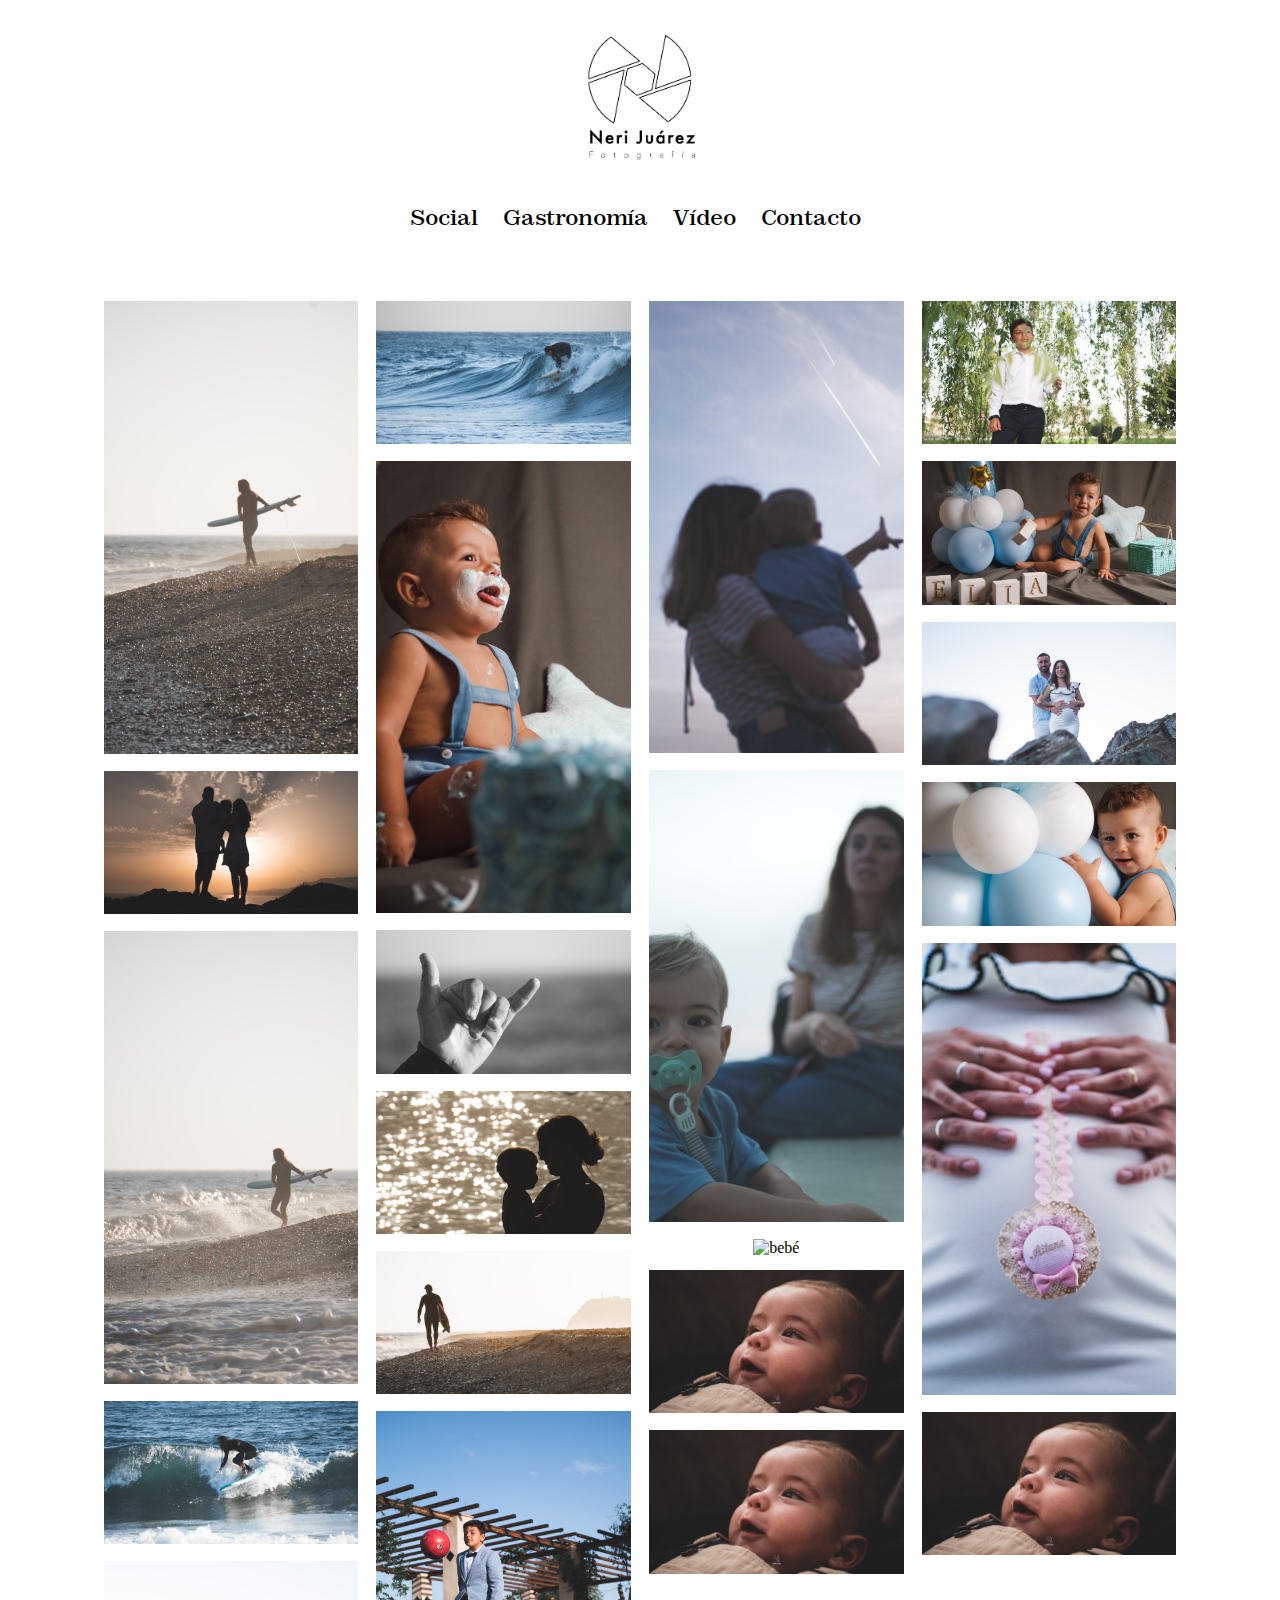
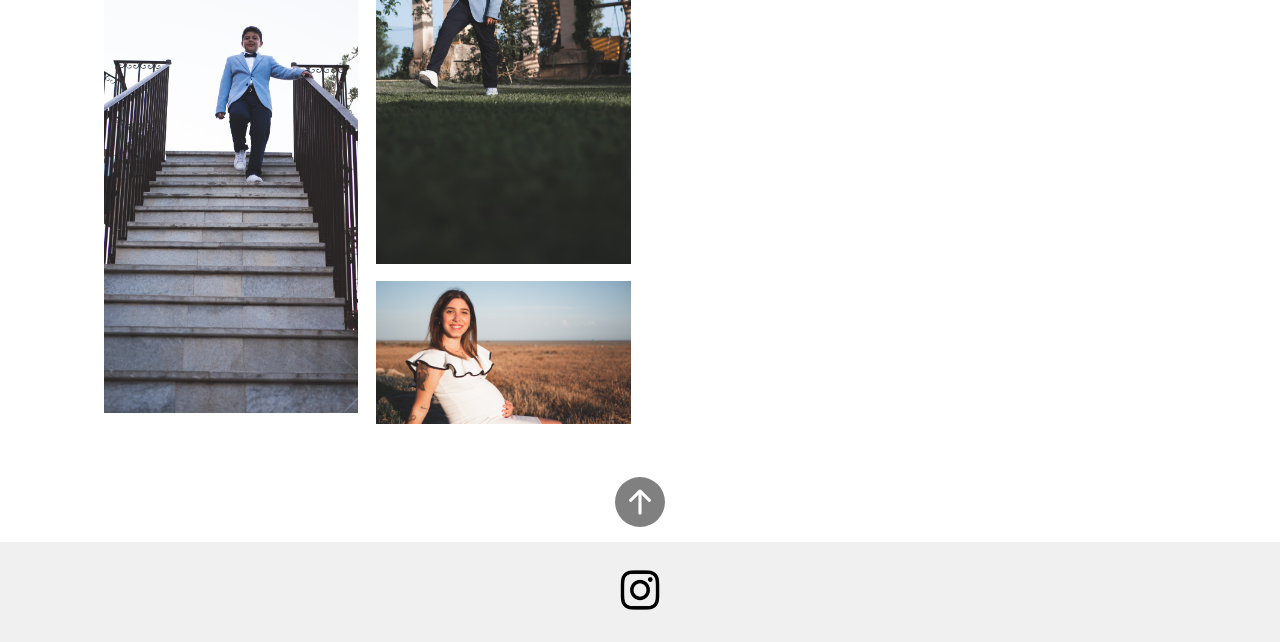
==== index.html @ a08be82e "Update index.html" ====
<!DOCTYPE html>
<html lang="en" id="todo">

<head>
    <meta charset="UTF-8">
    <meta http-equiv="X-UA-Compatible" content="IE=edge">
    <meta name="viewport" content="width=device-width, initial-scale=1.0">
    <meta name="description" content="Author: Hector Calvo Alfosea,
    Illustrator: Neri NeriJuarezFotografía, Category: Photos, Fotos, Fotografia,
    Length: 5 paginas">
    <link rel="stylesheet" href="estilo.css" async>

    <title>NeriJuarezFotografía</title>



</head>




<body id="cuerpo">
    <header>

        <div class="teknofilos">
            <a class="logo" href="index.html"><img alt="logo" src="fotos/logo3.jpg"></a>



            

        </div>


<!--
        <div class="toggles">

            <div>
                <img class="corazon" src="heart-regular.svg" alt="Corazon">
                <img class="camara" src="camera-solid.svg" alt="Camara">




            </div>








        </div>

-->








        <ul class="listaMenuMoviles">
            <li class="submovil" onclick="abrirSubmenuSocial()">Social</li>
            <ul class="listaMenuMoviles" id="submenuSocial">
                <li class="subsub">BODA</li>
                <li class="subsub">COMUNIÓN</li>
                <li class="subsub">BAUTIZO</li>
                <li class="subsub">FAMILIA</li>
            </ul>
            <li class="submovil" onclick="cerrarSubmenuSocial()">Gastronomía</li>
            <li class="submovil" onclick="cerrarSubmenuSocial()">Vídeo</li>
            <li class="submovil" onclick="cerrarSubmenuSocial()"><a href="contacto.html">Contacto</a></li>
        </ul>





        <nav>
            <ul class="list">
                <li class="link " onclick="toggleSubmenu()"><a href="#">Social</a></li>               
                <li class="link " onclick="cerrarSubMenu()"><a href="#">Gastronomía</a></li>
                <li class="link " onclick="cerrarSubMenu()"><a href="dev.html">Vídeo</a></li>
                <li class="link" onclick="cerrarSubMenu()"><a href="contacto.html">Contacto</a></li>
            </ul>
        </nav>



        <nav class="submenu" id="sub">
            <ul class="lista">
                <li>
                    <a class="link linksub" href="paginas/boda.html">Boda</a>
                </li>
                <li>
                    <a class="link linksub" href="#">Bautizo</a>
                </li>
                <li>
                    <a class="link linksub" href="#">Comunión</a>
                </li>
                <li>
                    <a class="link linksub" href="#">Familia</a>
                </li>
            </ul>
        </nav>



            





    </header>






    <div id="overlayH">
        <img id="overlayImageH" src="fotos/1.jpg">
        <span id="closeButton">&times;</span>
        <img src="fotos/logo.png" class="imagenLogo">
    </div>


    <div id="overlayV">
        <img id="overlayImageV" src="fotos/1.jpg">
        <span id="closeButton">&times;</span>
        <img src="fotos/logo.png" class="imagenLogo">
    </div>








    <div class="row" id="fotos">

        <div class="column">




            <img alt="surfero"              src="fotos/1.jpg" onclick="openOverlayV('fotos/1.jpg')">
            <img alt="familia puest de sol" src="fotos/45.jpg" onclick="openOverlayH('fotos/45.jpg')">
            <img alt="surfero"              src="fotos/2.jpg" onclick="openOverlayV('fotos/2.jpg')">
            <img alt="surfero surfeando"    src="fotos/4.jpg" onclick="openOverlayH('fotos/4.jpg')">
            <img alt="comunion"             src="fotos/23.jpg" onclick="openOverlayV('fotos/23.jpg')">


        </div>

        <div class="column">
            <img alt="surfero surfeando"    src="fotos/12.jpg" onclick="openOverlayH('fotos/12.jpg')">
            <img alt="bebé"                 src="fotos/41.jpg" onclick="openOverlayV('fotos/41.jpg')">
            <img alt="mano"                 src="fotos/8.jpg" onclick="openOverlayH('fotos/8.jpg')">
            <img alt="familia junto al mar" src="fotos/13.jpg" onclick="openOverlayH('fotos/13.jpg')">
            <img alt="surfero"              src="fotos/10.jpg" onclick="openOverlayH('fotos/10.jpg')">
            <img alt="comunión"             src="fotos/22.jpg" onclick="openOverlayV('fotos/22.jpg')">
            <img alt="embarazada"           src="fotos/39.jpg" onclick="openOverlayH('fotos/39.jpg')">




        </div>


        <div class="column">
            <img alt="madre e hijo" src="fotos/17.jpg" onclick="openOverlayV('fotos/17.jpg')">
            <img alt="madre e hijo" src="fotos/18.jpg" onclick="openOverlayV('fotos/18.jpg')">
            <img alt="bebé"         src="fotos/18.JPG" onclick="openOverlayV('fotos/18.JPG')">
            <img alt="bebé"         src="fotos/20.jpg" onclick="openOverlayH('fotos/20.jpg')">
            <img alt="f14"          src="fotos/20.jpg" onclick="openOverlayH('fotos/20.jpg')">




        </div>

        <div class="column">
            <img alt="comunión" src="fotos/26.jpg" onclick="openOverlayH('fotos/26.jpg')">
            <img alt="bautizo"  src="fotos/27.jpg" onclick="openOverlayH('fotos/27.jpg')">
            <img alt="familia"  src="fotos/28.jpg" onclick="openOverlayH('fotos/28.jpg')">
            <img alt="bautizo"  src="fotos/29.jpg" onclick="openOverlayH('fotos/29.jpg')">
            <img alt="familia"  src="fotos/31.jpg" onclick="openOverlayV('fotos/31.jpg')">
            <img alt="bebé"     src="fotos/20.jpg" onclick="openOverlayH('fotos/20.jpg')">



        </div>
        <!--
            <div>
                <a class="subir" href="#todo">↑</a>
            </div>
            -->












    </div>



    <svg class="irArriba" onclick="irArriba()" xmlns="http://www.w3.org/2000/svg" width="30" height="30"
        fill="currentColor" class="bi bi-arrow-up-circle-fill" viewBox="0 0 16 16">
        <path
            d="M16 8A8 8 0 1 0 0 8a8 8 0 0 0 16 0zm-7.5 3.5a.5.5 0 0 1-1 0V5.707L5.354 7.854a.5.5 0 1 1-.708-.708l3-3a.5.5 0 0 1 .708 0l3 3a.5.5 0 0 1-.708.708L8.5 5.707V11.5z" />
    </svg>














    </div>








    <footer>
        <div>
            <!--
        <a class="logo" href="https://instagram.com/neri_ig?igshid=YmMyMTA2M2Y="><img id="imagenLogo" src="logoInstagram.png"></a>
        -->




            <a id="enlaceInstagram" class="logo" href="http://instagram.com/_u/neri_juarez_fotografia"><img alt="logo instagram" id="imagenLogo"
                    src="fotos/logoInstagram.png"></a>


        </div>
    </footer>



</body>


<!--<script src="https://kit.fontawesome.com/a5dbac55d8.js" crossorigin="anonymous" async></script>-->   

<script src="./script.js" async></script>

</html>
---- estilo.css ----
html{


  scroll-behavior: smooth;


}




* {

  box-sizing: border-box;

  /*
    scrollbar-color: white black;
    scrollbar-width:auto;
    */
}

body {

  margin: 0;
  padding: 0;
  text-align: center;
  background-color: white;
  transform: background-color 1s;
  box-sizing: 100%;
  



}

a {

  text-decoration: none;
  color: inherit;
  list-style: none;


}


/* TOGGLE PARA CAMBIAR EL MODO OSCURO*/




.toggles{

  transition:  opacity 0.6s;

  

}



.camara{

  height: 15px;
  width: 15px;
  animation: heartbeat 1s infinite;
  top: 5px;
  display: flex;
  position: absolute;
  top: 40px;
  right: 20px; 
  width: 50px;



}


.corazon{

  height: 56px;
  width: 56px;
  display: flex;
  position: absolute;
  top: 20px;
  right: 20px; 
  width: 50px;
  opacity: 70%;
  animation: heartbeat 1s infinite;
  padding: 5px;






}








@keyframes heartbeat {
  0% {
    transform: scale(1);
    opacity: 100%;
  }
  50% {
    transform: scale(1.2);
    opacity: 70%;
  }
  100% {
    transform: scale(1);
    opacity: 100%;
  }
}






#sun{


    display: none;
    color: white;


}




















#imagenLogo {

  padding: 10px;
  width: 80px;
  height: 60px;

}








footer {

  display: flex;
  justify-content: center;
  align-items: center;
  text-align: center;
  position: relative;
  bottom: 0;
  height: 100px;
  width: 100%;
  bottom: 0;
  background-color: rgb(240, 240, 240);
  padding: 10px;
  margin-top: 1px;
  margin-bottom: 0;

  /* tengo que poner el footer en el index como relative y en el 
  resto de html como absolute */



}



.footer-contacto{


  position: absolute;
  bottom: 0;;





}









.f2 {


  position: relative;


}




.lista {

  display: flex;
  flex-direction: column;
  margin: 0 auto;
  justify-content: center;
  text-align: center;
  height: 100%;
  padding: 0;







}



li {

  list-style: none;
}














h3 {

  display: inline;
  padding-inline: 40px;
  font-family: 'Times New Roman', Times, serif;
  font-style: italic;
}

.sinBody {

  display: none;

}



img {

  size: 100%;
  width: 100%;
}

.row {
  margin-left: 7%;
  margin-right: 7%;
  
  position: relative;
  display: flex;
  padding: 5px;
  flex-wrap: wrap;
  animation-fill-mode:backwards;
  animation-delay: 1s;
  transition: transform 1s;
  height: 100%; /* Agrega una altura fija al elemento .row */

}

.submenu {
  display: block;
  opacity: 0;
  visibility: hidden;
  position: relative;
  top: -50px;
  margin: 0 auto;
  margin-top: 15px;
  margin-bottom: 0;
  width: max-content;
  border-radius: 1rem;
  left: -165px;
  transform-origin: top;
  justify-content: center;
  align-items: center;
  text-align: center;
  transition: opacity 1s;




}

.submenu.visible {
  opacity: 1;
  visibility: visible;
}

.submenu ul {
  display: flex;
  flex-direction: row; /* Cambiado a dirección horizontal */
  justify-content: flex-start; /* Alineación hacia la izquierda */
  padding: 0; /* Eliminado el relleno */
}

.submenu li {
  margin-right: 10px; /* Margen derecho para separar las pestañas */
  list-style: none; /* Eliminado los estilos de viñetas */
}



.submenu.visible {
  display: flex; /* Muestra el submenú cuando tiene la clase "visible" */
  /* ...otras propiedades... */
}







.column {

  flex: 25%;
  padding: 5px;

}

.teknofilos {

  display: flex;
  align-items: center;
  text-align: center;
  justify-content: center;
  margin-top: 20px;


}



.column img {

  margin-top: 5px;
  size: 100%;
  transition: opacity 0.6s ease;
  padding: 4px;
  /*
    transition: transform 0.5s ease;
    */
  cursor: pointer;
  cursor: hand;


}


#overlayH img {


  size: 100%;


}



#overlayV img {


  size: 100%;

}


.column img:hover {

  /*transform: scale(1.035);*/
  opacity: 0.6;


}






@keyframes desplegar {
  0% {
    opacity: 0;
  }
  10% {
    opacity: 0.1;
  }
  20% {
    opacity: 0.2;
  }
  30% {
    opacity: 0.3;
  }
  40% {
    opacity: 0.4;
  }
  50% {
    opacity: 0.5;
  }
  60% {
    opacity: 0.6;
  }
  70% {
    opacity: 0.7;
  }
  80% {
    opacity: 0.8;
  }
  90% {
    opacity: 0.9;
  }
 
  100% {
    opacity: 1;
    transform: translateY(0);
  }
}
@keyframes replegar {
  0% {
    opacity: 1;
  }
  10% {
    opacity: 0.5;
  }
  20% {
    opacity: 0.1;
  }
  30% {
    opacity: 0.0;
  }
  40% {
    opacity: 0.0;
  }
  50% {
    opacity: 0.0;
  }
  60% {
    opacity: 0.0;
  }
  70% {
    opacity: 0.0;
  }
  80% {
    opacity: 0;
  }
  90% {
    opacity: 0;
  }
 
  100% {
    opacity: 0;
    visibility: hidden;
    transform: translateY(0);
  }
}







@keyframes abrirOverlay {
  0% {
    opacity: 0;
  }

  10% {

    opacity: 0.1;

  }

  20% {

    opacity: 0.2;

  }

  30% {

    opacity: 0.3;

  }

  40% {

    opacity: 0.4;

  }

  50% {
    opacity: 0.5;
  }

  60% {

    opacity: 0.6;



  }

  70% {

    opacity: 0.7;



  }

  80% {

    opacity: 0.8;



  }

  90% {

    opacity: 0.9;



  }

  100% {
    opacity: 1;
  }
}




@keyframes cerrarOverlay {
  0% {
    opacity: 1;
  }

  10% {

    opacity: 0.9;

  }

  20% {

    opacity: 0.8;

  }

  30% {

    opacity: 0.7;

  }

  40% {

    opacity: 0.6;

  }

  50% {
    opacity: 0.5;
  }

  60% {

    opacity: 0.4;


  }

  70% {

    opacity: 0.3;



  }

  80% {

    opacity: 0.2;



  }

  90% {

    opacity: 0.1;



  }

  100% {
    opacity: 0;
  }
}






























.listaMenuMoviles {


  padding: 0;
  justify-content: center;
  text-align: center;
  align-items: center;
  transition: opacity 0.5s;
  display: none;





}




.submovil {

  transition: opacity 0.5s;
  margin-top: 5px;
  margin-left: 7%;
  margin-right: 7%;
  font-size: large;
  font-size: 22px;




}



.submovil:hover {


  cursor: pointer;
  opacity: 30%;






}


.submovil:hover {


  cursor: pointer;



}



.subsub {

  background-color: white;
  padding: 5px;
  margin-left: 7%;
  margin-right: 7%;
  color: black;
  margin-top: 5px;
  margin-bottom: 5px;
  border-radius: 1em;
  transition: background-color 0.5s, opacity 0.5s;
  animation: desplegar 0.8s ease;






}


.subsub:hover {

  cursor: pointer;
  opacity: 30%;



}





















#submenuSocial {


  display: none;
  list-style: none;
  margin-left: 0;
  padding-left: 0;
  border-radius: 1em;
  font-size: small;
  font-weight: 100;


}







/*
@media (max-width: 3000px){


    .column{

        flex: 50%
    }

}*/


#overlayH {
  position: fixed;
  z-index: 999;
  top: 0;
  left: 0;
  width: 100%;
  height: 100%;
  background-color: rgba(255, 255, 255);
  display: none;
  animation: abrirOverlay 0.5s;

}



#overlayV {
  position: fixed;
  z-index: 999;
  top: 0;
  left: 0;
  width: 100%;
  height: 100%;
  background-color: rgba(255, 255, 255);
  /*background-color: rgba(255, 255, 255, 0.7); asi estaba antes*/
  display: none;
  animation: abrirOverlay 0.5s;

}






#overlayImageH {
  position: absolute;
  top: 50%;
  left: 50%;
  transform: translate(-50%, -50%);
  max-width: 60%;
  max-height: 70%;
  box-shadow: 0px 5px 15px rgba(0, 0, 0, 0.25);
}


#overlayImageV {
  position: absolute;
  top: 50%;
  left: 50%;
  transform: translate(-50%, -50%);
  max-width: 25%;
  max-height: 100%;
  box-shadow: 0px 5px 15px rgba(0, 0, 0, 0.25);
}

#closeButton {
  position: absolute;
  top: 10px;
  right: 20px;
  font-size: 50px;
  width: 50px;
  height: 50px;
  color: rgb(0, 0, 0);
  scale: 1.1;
  cursor: pointer;
  transition: transform 0.5s ease;
  transition: opacity 0.5s, scale 0.5s, border-bottom 0.5s;

}

#closeButton:hover {



  opacity: 0.5;
 
  



}





/*
  @font-face {
    font-family: nueva;
    src: url(BodoniflfBolditalic-K7dD.ttf);
  }

*/

.m {

  font-family: Arial, Helvetica, sans-serif;
  font-size: large;

  text-decoration: none;
  color: black;
  padding-inline: 40px;
  transition: transform 0.5s ease;

}




.m:hover {

  transform: scale(1.2);


}


li {


  transition: transform 0.5s ease;

}





span {

  font-size: xx-large;
  font-weight: bold;


}


.logo {

  height: 140px;
  width: 170px;
  margin-bottom: 20px;
  position: relative;



}


.imagenLogo {

  display: flex;
  position: absolute;
  top: 10px;
  left: 20px;
  height: 120px;
  width: 130px;






}


/*

  .m {
    transition: transform 0.2s ease-in-out;
    display: inline-block;
    padding: 10px;
    background-color: #f2f2f2;
    color: #333;
    text-decoration: none;
    box-shadow: 2px 2px 5px rgba(0, 0, 0, 0.3);  }
  
.m:hover {
    transform: scale(1.1);
    box-shadow: 3px 3px 10px rgba(0, 0, 0, 0.5);

}
*/



.subir {

  color: white;
  position: relative;
  left: 25px;
  bottom: 30px;
  margin-bottom: 5px;
  background-color: rgb(120, 122, 122);
  font-weight: bold;
  justify-content: center;
  text-align: center;
  border-radius: none;
  height: 50px;
  padding: 20px;
  font-size: 50px;
  text-decoration: none;

}


.subir:hover {

  background-color: darkgrey;

}


/* FORMULARIO */

.formulario-container {

  display: flex;
  padding: 10px;
  justify-content: center;
  text-align: center;
  align-items: center;
  margin-top: 30px;
  margin-bottom: 20px;
  margin-left: 10%;
  margin-right: 10%;
  border-radius: 1rem;
  font-weight: bold;









}


.d {

  position: absolute;

}

input {

  margin: 5px;
  outline: none;





}


#texto {


  width: 400px;
  height: 100px;







}


.tFormulario {

  color: rgb(106, 106, 106);
  border-radius: 1rem;



}










textarea {

  outline: none;

}








.irArriba {


  height: 50px;
  width: 50px;
  margin: 10px;
  margin-top: 35px;
  color: gray;
  transition: opacity 0.4s;


}


.irArriba:hover {


  opacity: 60%;






}



@font-face {
  font-family: Satoshi;
  src: url(Satoshi_Complete/Fonts/Variable/Satoshi-Variable.ttf);

}

@font-face {
  font-family: ClashDisplay;
  src: url(ClashDisplay_Complete/Fonts/WEB/css/clash-display.css);

}


@font-face {
  font-family: Zodiak;
  src: url(Zodiak-Variable.ttf);
}



@font-face {
  font-family: Alpino;
  src: url(Alpino-Variable.ttf);
}





.list {

  list-style: none;
  display: flex;
  justify-content: center;
  text-align: center;
  align-items: center;
  font-size: large;
  font-family: Zodiak;
  font-weight: 500;
  gap: 25px;
  font-size: 22px;
  margin-left: 5%;
  margin-right: 5%;
  position: relative;
  left: -25px;

}











.link {


  text-decoration: none;
  position: relative;
  display: inline-block;
  text-decoration: none;
  color: black;


}




.linksub {

  
  font-family: Alpino;
  font-size: 20px;



}


.link::before,
.link::after {

  content: '';
  position: absolute;
  left: 0;
  width: 100%;
  height: 1px;
  background-color: rgb(0, 0, 0);
  transform: scaleX(0);
  transition: transform 0.40s;


}



.link::before {

  top: -3px;




}





.link::after {

  bottom: -3px;

  transform-origin: right;




}


.link:hover {



  cursor: pointer;

}






.link:hover::before,
.link:hover::after,
.active::before,
.active::after {


  transform: scaleX(1);




}


.linksub:hover::before {
  transform: scaleX(0);
  /* Oculta la línea de arriba al hacer hover */

}

.linksub:hover::after {
  transform: scaleX(1);
  /* Muestra la línea de debajo al hacer hover */

}







.sublista1 {


  flex-direction: column;
  display: none;
  height: 60px;






}






/*animaciones*/







@media (max-width: 800px) {


  .column {

    flex: 50%
  }


  .column img {

    size: 50px;



  }



  #menuMoviles {

    display: none;

  }





}

/* ESTILOS PAGINA DE CONTACTO */


.main-contacto{

  justify-content: center;
  text-align: center;
  align-items: center;
  margin-top: 10%;
  

}



.main-contacto>h1{

  font-family: Zodiak;
  border-bottom: 1px solid black;
  margin-top: 7%;
  margin-left: 10%;
  margin-right: 10%;
  
  
}


.parrafos{

  display: flex;
  justify-content: center;
  width: 100%;
  height: 100%;
  padding: 10px;
  font-family: Alpino;
  font-size: 18px;
  font-weight: 400;


}


.left-contacto{

  


  flex: 2;
  padding: 20px;
  margin-left: 100px;


}



.right-contacto{

  flex: 1;
  margin-left: 10px;
  display: flex;
  align-items: center;
  justify-content: center;
  text-align: center;
  justify-content: center;
  align-items: center;


}





.logo-contacto{
  position: absolute;
  top: 10px;
  left: 20px;
  height: 120px;
  width: 130px;
  margin-bottom: 20px;
}


.icono{

 width: 50px;
 height: 50px;
 margin-bottom: 20px;
transition: opacity 0.5s;



}

.icono:hover{


  opacity: 0.5;



}






.iconos{


  display: flex;
  flex-direction: column;


}





#correo{

  font-family: Alpino;
  background-color: rgb(185, 185, 185);
  font-size: 18px;
  padding: 5px;
  font-weight: 600;



}























/*-------------------------------------------------------------------------------------------------------*/


@media (max-width: 600px) {


  .header1 {

    display: none;



  }


  .list {


    display: none;
  }

  .lista {


    display: none;

  }


  .listaMenuMoviles {

    display: block;



  }





  textarea {

    width: 50%;



  }


  #menuMoviles {

    display: block;
    margin-bottom: 0;

  }



  #overlayImageH {

    max-width: 90%;
    max-height: 100%;

  }


  #overlayImageV {

    max-width: 65%;
    max-height: 150%;


  }


  .corazon{


    height: 40px;
    width: 40px;






  }



  .camara{



    height: 10px;
    width: 10px;
    right: 35px;
    top: 35px;





  }


  .imagenLogo{


    height: 80px;
    width: 90px;




  }


  .logo-contacto{


    display: none;
  }

  .icono{

    height: 35px;
    width: 35px;




  }


  .left-contacto{

    margin-left: 0;




  }






}
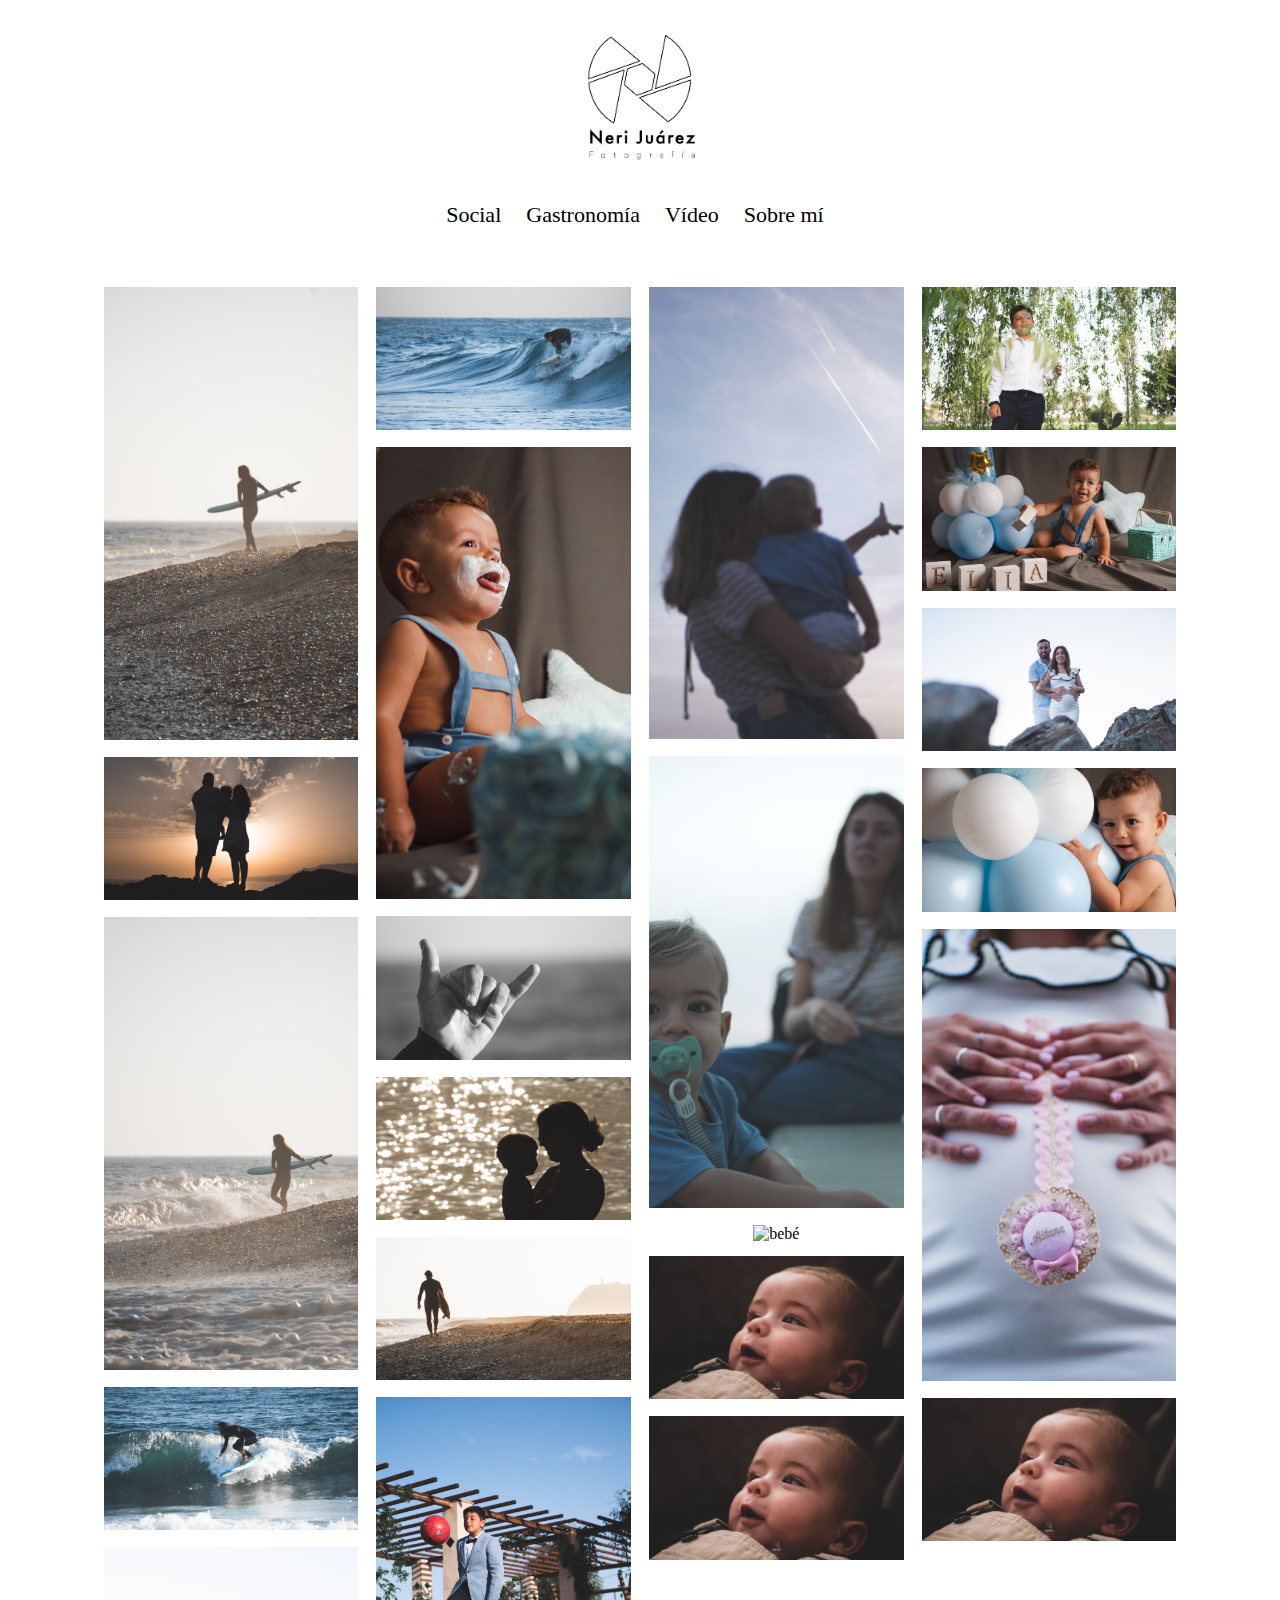
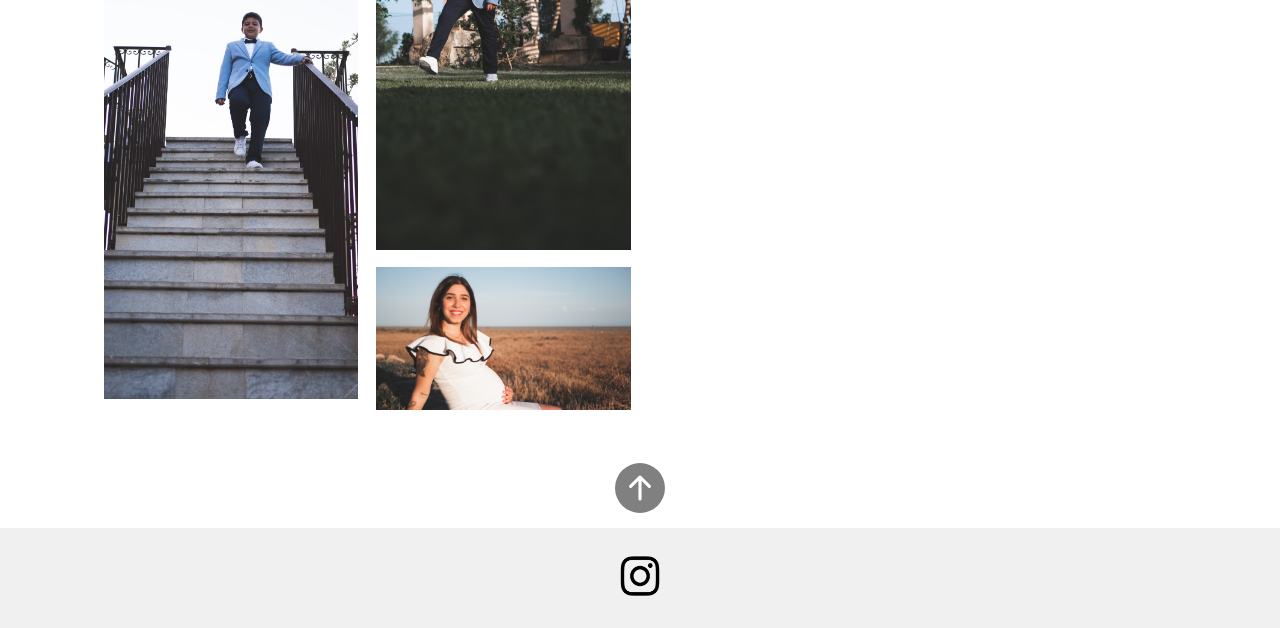
==== commit f5680429: "Add files via upload" ====
--- a/index.html
+++ b/index.html
@@ -72,7 +72,7 @@
             </ul>
             <li class="submovil" onclick="cerrarSubmenuSocial()">Gastronomía</li>
             <li class="submovil" onclick="cerrarSubmenuSocial()">Vídeo</li>
-            <li class="submovil" onclick="cerrarSubmenuSocial()"><a href="contacto.html">Contacto</a></li>
+            <li class="submovil" onclick="cerrarSubmenuSocial()"><a href="contacto.html">Sobre mí</a></li>
         </ul>
 
 
@@ -84,7 +84,7 @@
                 <li class="link " onclick="toggleSubmenu()"><a href="#">Social</a></li>               
                 <li class="link " onclick="cerrarSubMenu()"><a href="#">Gastronomía</a></li>
                 <li class="link " onclick="cerrarSubMenu()"><a href="dev.html">Vídeo</a></li>
-                <li class="link" onclick="cerrarSubMenu()"><a href="contacto.html">Contacto</a></li>
+                <li class="link" onclick="cerrarSubMenu()"><a href="contacto.html">Sobre mí</a></li>
             </ul>
         </nav>
 
@@ -270,4 +270,4 @@
 
 <script src="./script.js" async></script>
 
-</html>
+</html>--- a/estilo.css
+++ b/estilo.css
@@ -880,6 +880,7 @@
   cursor: pointer;
   transition: transform 0.5s ease;
   transition: opacity 0.5s, scale 0.5s, border-bottom 0.5s;
+  z-index: 9999;
 
 }
 
@@ -1172,6 +1173,18 @@
 
 
 
+@font-face {
+  font-family: Futura;
+  src: url(fuentes/Futura/futura\ medium\ bt.ttf);
+}
+
+@font-face {
+  font-family: Avenir;
+  src: url(fuentes/Avenir_Regular/Avenir_Regular.ttf);
+}
+
+
+
 
 
 .list {
@@ -1182,7 +1195,7 @@
   text-align: center;
   align-items: center;
   font-size: large;
-  font-family: Zodiak;
+  font-family: Futura;
   font-weight: 500;
   gap: 25px;
   font-size: 22px;
@@ -1205,7 +1218,7 @@
 
 .link {
 
-
+  
   text-decoration: none;
   position: relative;
   display: inline-block;
@@ -1221,8 +1234,10 @@
 .linksub {
 
   
-  font-family: Alpino;
-  font-size: 20px;
+  font-family: Avenir;
+  font-weight: lighter;
+  font-size: 16px;
+  opacity: 0.7;
 
 
 
@@ -1377,21 +1392,75 @@
 /* ESTILOS PAGINA DE CONTACTO */
 
 
+
+
+
+.container1 {
+  display: flex;
+}
+
+.container2 {
+  margin-top: -44px;
+}
+
+
+
+
+
+.text1 {
+  
+  font-family: Avenir;
+  text-align:justify;
+  font-size: 13px;
+  margin-left: 50px;
+  width: 50%;
+  padding: 20px;
+  box-sizing: border-box;
+}
+
+.image1 {
+  margin-left: 60px;
+  width: 34%;
+  height: 70%;
+  min-width: 20%;
+}
+
+.image1>img{
+
+  border-radius: 1rem;
+
+
+}
+
+
+
+
 .main-contacto{
 
   justify-content: center;
   text-align: center;
   align-items: center;
-  margin-top: 10%;
   
-
-}
-
-
-
-.main-contacto>h1{
-
-  font-family: Zodiak;
+  
+
+}
+
+
+.principal{
+
+
+  position: absolute;
+
+  top: -50px;
+
+
+}
+
+
+
+.principal>h1{
+
+  font-family: Futura;
   border-bottom: 1px solid black;
   margin-top: 7%;
   margin-left: 10%;
@@ -1401,40 +1470,10 @@
 }
 
 
-.parrafos{
+.bottom-contacto{
 
   display: flex;
-  justify-content: center;
-  width: 100%;
-  height: 100%;
-  padding: 10px;
-  font-family: Alpino;
-  font-size: 18px;
-  font-weight: 400;
-
-
-}
-
-
-.left-contacto{
-
-  
-
-
-  flex: 2;
-  padding: 20px;
-  margin-left: 100px;
-
-
-}
-
-
-
-.right-contacto{
-
-  flex: 1;
-  margin-left: 10px;
-  display: flex;
+  flex-direction: row;
   align-items: center;
   justify-content: center;
   text-align: center;
@@ -1460,10 +1499,14 @@
 
 .icono{
 
- width: 50px;
- height: 50px;
+
+  height: 35px;
+  width: 35px;
+
+
  margin-bottom: 20px;
-transition: opacity 0.5s;
+ margin: 10px;
+ transition: opacity 0.5s;
 
 
 
@@ -1487,30 +1530,114 @@
 
 
   display: flex;
-  flex-direction: column;
-
-
-}
-
-
-
-
-
-#correo{
+  flex-direction: row;
+
+
+
+
+}
+
+
+
+
+.cc-titulo{
+
+  display: flex;
+  flex-direction: row;
+  width: 100%;
+  text-align: center;
+  justify-content: center;
+
+
+}
+
+.contacto-titulo {
+
+  font-family: Futura;
+  width: 350px;
+  justify-content: center;
+  text-align: center;
+  border-bottom: 1px solid black;
+}
+
+
+
+.correo{
 
   font-family: Alpino;
-  background-color: rgb(185, 185, 185);
   font-size: 18px;
   padding: 5px;
   font-weight: 600;
-
-
-
-}
-
-
-
-
+  transition: background-color 0.5s, color 0.5s, border 0.3s;
+
+
+
+}
+
+
+.correo:hover{
+
+
+  cursor: copy;
+
+
+
+
+}
+
+.alerta-flotante {
+  position: fixed;
+  top: 50%;
+  left: 50%;
+  transform: translate(-50%, -50%);
+  background-color: yellow;
+  font-weight: bold;
+  color: black;
+  padding: 10px 20px;
+  box-shadow: 0 2px 5px rgba(0, 0, 0, 0.3);
+  border: 2px solid black;
+  transition: opacity 0.3s ease-in-out;
+  font-family: Avenir;
+  opacity: 0;
+}
+
+.alerta-flotante.mostrar {
+  opacity: 1;
+}
+
+
+
+.alerta-flotante:hover{
+
+
+
+  cursor: default;
+}
+
+
+.fa-copy{
+
+  opacity: 0.85;
+  transition: opacity 0.2s, background-color 0.2s;
+  border: 2px solid black;
+  border-radius: 1cm;
+  padding: 7px;
+
+ 
+
+
+}
+
+
+.fa-copy:hover{
+
+
+  opacity: 1;
+ background-color: yellow;
+
+
+
+}
 
 
 
@@ -1655,34 +1782,150 @@
     display: none;
   }
 
-  .icono{
-
-    height: 35px;
-    width: 35px;
-
-
-
-
-  }
-
-
-  .left-contacto{
-
-    margin-left: 0;
-
-
-
-
-  }
-
-
-
-
-
-
-}
-
-
-
-
-
+
+
+  
+
+.iconos{
+
+
+
+  position: relative;
+  bottom: 20%;
+
+
+
+}
+
+
+.principal{
+
+  position: relative;
+  top: 10px;
+
+}
+
+
+.container1{
+
+
+  display: flex;
+  flex-direction: column;
+  justify-content: center;
+  text-align: center;
+  align-items: center;
+
+
+
+}
+
+
+.text1{
+
+  display: flex;
+  text-align:justify;
+  flex-direction: column;
+  margin-left: 5%;
+  margin-right: 5%;
+  margin-left: none;
+
+
+
+
+
+
+}
+
+
+.image1{
+
+
+  justify-content: center;
+  align-items: center;
+  margin-right: 50px;
+  margin-bottom: 50px;
+  height: 50%;
+  width: 50%;
+
+}
+
+
+
+
+
+  
+
+
+
+
+
+
+
+
+}
+
+
+
+
+@media (max-width: 900px){
+
+
+
+
+.principal{
+
+  position: relative;
+  top: 10px;
+
+}
+
+
+.container1{
+
+
+  display: flex;
+  flex-direction: column;
+  justify-content: center;
+  text-align: center;
+  align-items: center;
+
+
+
+}
+
+
+.text1{
+
+  display: flex;
+  flex-direction: column;
+  margin-left: 5%;
+  margin-right: 5%;
+  text-align: justify;
+  margin-left: none;
+
+
+
+
+
+
+}
+
+
+.image1{
+
+
+  justify-content: center;
+  align-items: center;
+  margin-right: 50px;
+  margin-bottom: 50px;
+  height: 50%;
+  width: 50%;
+
+}
+
+
+
+
+
+
+} 
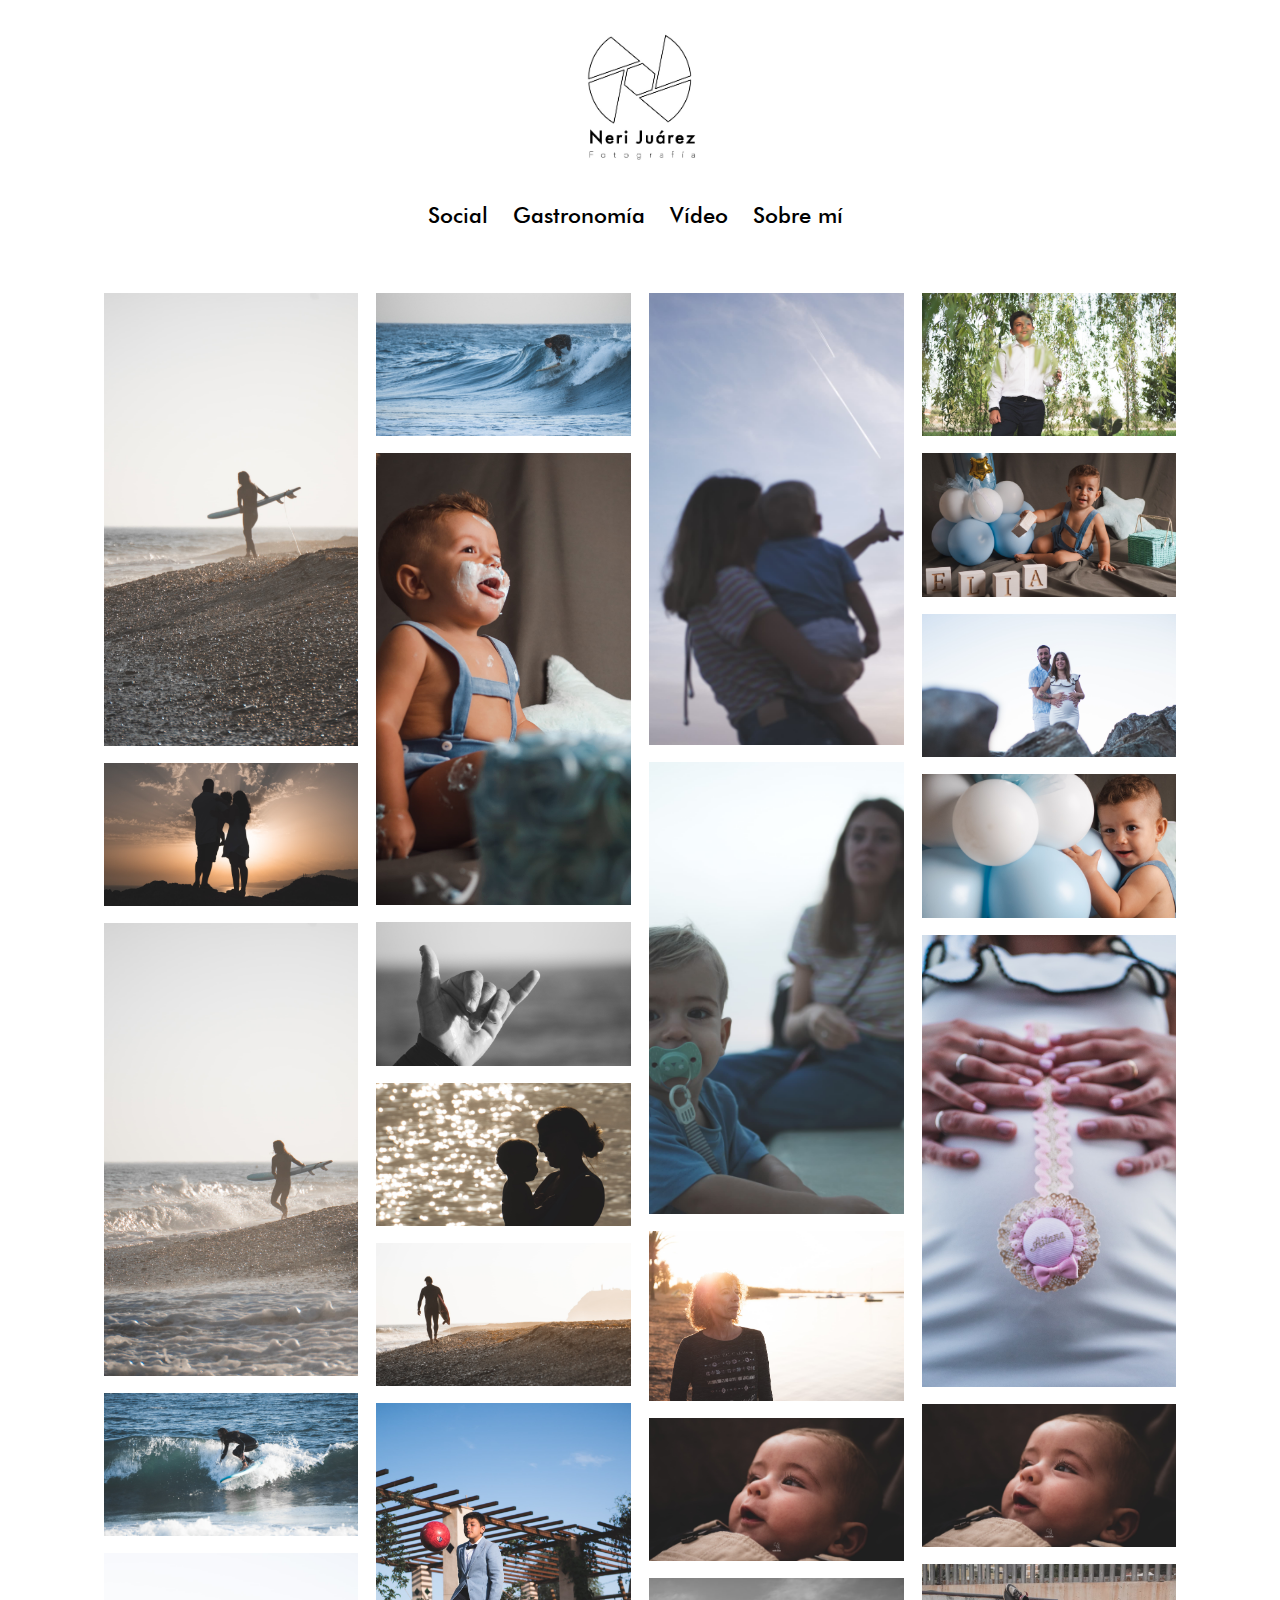
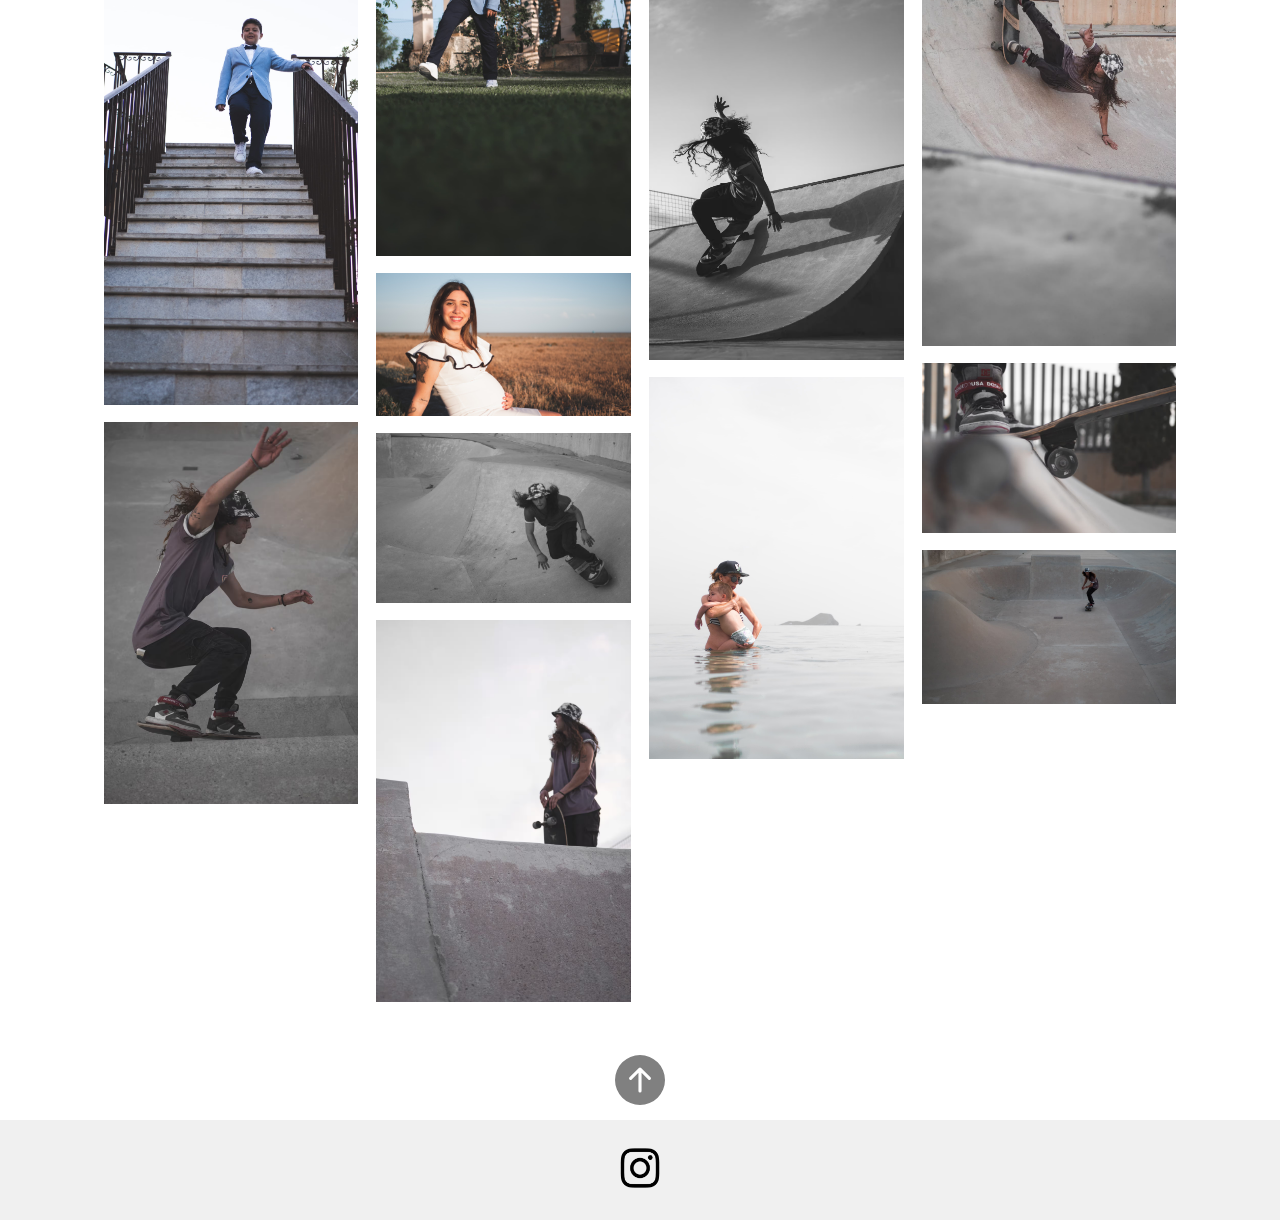
==== commit 402a33ba: "Add files via upload" ====
--- a/index.html
+++ b/index.html
@@ -27,39 +27,9 @@
 
 
 
-            
-
-        </div>
-
-
-<!--
-        <div class="toggles">
-
-            <div>
-                <img class="corazon" src="heart-regular.svg" alt="Corazon">
-                <img class="camara" src="camera-solid.svg" alt="Camara">
-
-
-
-
-            </div>
-
-
-
-
-
-
-
-
-        </div>
-
--->
-
-
-
-
-
-
+
+
+        </div>
 
 
         <ul class="listaMenuMoviles">
@@ -81,9 +51,9 @@
 
         <nav>
             <ul class="list">
-                <li class="link " onclick="toggleSubmenu()"><a href="#">Social</a></li>               
+                <li class="link " onclick="toggleSubmenu()"><a href="#">Social</a></li>
                 <li class="link " onclick="cerrarSubMenu()"><a href="#">Gastronomía</a></li>
-                <li class="link " onclick="cerrarSubMenu()"><a href="dev.html">Vídeo</a></li>
+                <li class="link " onclick="cerrarSubMenu()"><a href="#">Vídeo</a></li>
                 <li class="link" onclick="cerrarSubMenu()"><a href="contacto.html">Sobre mí</a></li>
             </ul>
         </nav>
@@ -107,19 +77,7 @@
             </ul>
         </nav>
 
-
-
-            
-
-
-
-
-
     </header>
-
-
-
-
 
 
     <div id="overlayH">
@@ -149,23 +107,27 @@
 
 
 
-            <img alt="surfero"              src="fotos/1.jpg" onclick="openOverlayV('fotos/1.jpg')">
+            <img alt="surfero" src="fotos/1.jpg" onclick="openOverlayV('fotos/1.jpg')">
             <img alt="familia puest de sol" src="fotos/45.jpg" onclick="openOverlayH('fotos/45.jpg')">
-            <img alt="surfero"              src="fotos/2.jpg" onclick="openOverlayV('fotos/2.jpg')">
-            <img alt="surfero surfeando"    src="fotos/4.jpg" onclick="openOverlayH('fotos/4.jpg')">
-            <img alt="comunion"             src="fotos/23.jpg" onclick="openOverlayV('fotos/23.jpg')">
-
-
-        </div>
-
-        <div class="column">
-            <img alt="surfero surfeando"    src="fotos/12.jpg" onclick="openOverlayH('fotos/12.jpg')">
-            <img alt="bebé"                 src="fotos/41.jpg" onclick="openOverlayV('fotos/41.jpg')">
-            <img alt="mano"                 src="fotos/8.jpg" onclick="openOverlayH('fotos/8.jpg')">
+            <img alt="surfero" src="fotos/2.jpg" onclick="openOverlayV('fotos/2.jpg')">
+            <img alt="surfero surfeando" src="fotos/4.jpg" onclick="openOverlayH('fotos/4.jpg')">
+            <img alt="comunion" src="fotos/23.jpg" onclick="openOverlayV('fotos/23.jpg')">
+            <img alt="skater" src="fotos/n6.avif" onclick="openOverlayV('fotos/n6.avif')">
+
+
+        </div>
+
+        <div class="column">
+            <img alt="surfero surfeando" src="fotos/12.jpg" onclick="openOverlayH('fotos/12.jpg')">
+            <img alt="bebé" src="fotos/41.jpg" onclick="openOverlayV('fotos/41.jpg')">
+            <img alt="mano" src="fotos/8.jpg" onclick="openOverlayH('fotos/8.jpg')">
             <img alt="familia junto al mar" src="fotos/13.jpg" onclick="openOverlayH('fotos/13.jpg')">
-            <img alt="surfero"              src="fotos/10.jpg" onclick="openOverlayH('fotos/10.jpg')">
-            <img alt="comunión"             src="fotos/22.jpg" onclick="openOverlayV('fotos/22.jpg')">
-            <img alt="embarazada"           src="fotos/39.jpg" onclick="openOverlayH('fotos/39.jpg')">
+            <img alt="surfero" src="fotos/10.jpg" onclick="openOverlayH('fotos/10.jpg')">
+            <img alt="comunión" src="fotos/22.jpg" onclick="openOverlayV('fotos/22.jpg')">
+            <img alt="embarazada" src="fotos/39.jpg" onclick="openOverlayH('fotos/39.jpg')">
+            <img alt="skater" src="fotos/n7.avif" onclick="openOverlayH('fotos/n7.avif')">
+            <img alt="skater" src="fotos/n5.avif" onclick="openOverlayV('fotos/n5.avif')">
+
 
 
 
@@ -176,10 +138,10 @@
         <div class="column">
             <img alt="madre e hijo" src="fotos/17.jpg" onclick="openOverlayV('fotos/17.jpg')">
             <img alt="madre e hijo" src="fotos/18.jpg" onclick="openOverlayV('fotos/18.jpg')">
-            <img alt="bebé"         src="fotos/18.JPG" onclick="openOverlayV('fotos/18.JPG')">
-            <img alt="bebé"         src="fotos/20.jpg" onclick="openOverlayH('fotos/20.jpg')">
-            <img alt="f14"          src="fotos/20.jpg" onclick="openOverlayH('fotos/20.jpg')">
-
+            <img alt="bebé" src="fotos/n4.jpg" onclick="openOverlayH('fotos/n4.jpg')">
+            <img alt="bebé" src="fotos/20.jpg" onclick="openOverlayH('fotos/20.jpg')">
+            <img alt="f14" src="fotos/n9.avif" onclick="openOverlayV('fotos/n9.avif')">
+            <img alt="abuela y nieto" src="fotos/n1.jpg" onclick="openOverlayV('fotos/n1.jpg')">
 
 
 
@@ -187,11 +149,14 @@
 
         <div class="column">
             <img alt="comunión" src="fotos/26.jpg" onclick="openOverlayH('fotos/26.jpg')">
-            <img alt="bautizo"  src="fotos/27.jpg" onclick="openOverlayH('fotos/27.jpg')">
-            <img alt="familia"  src="fotos/28.jpg" onclick="openOverlayH('fotos/28.jpg')">
-            <img alt="bautizo"  src="fotos/29.jpg" onclick="openOverlayH('fotos/29.jpg')">
-            <img alt="familia"  src="fotos/31.jpg" onclick="openOverlayV('fotos/31.jpg')">
-            <img alt="bebé"     src="fotos/20.jpg" onclick="openOverlayH('fotos/20.jpg')">
+            <img alt="bautizo" src="fotos/27.jpg" onclick="openOverlayH('fotos/27.jpg')">
+            <img alt="familia" src="fotos/28.jpg" onclick="openOverlayH('fotos/28.jpg')">
+            <img alt="bautizo" src="fotos/29.jpg" onclick="openOverlayH('fotos/29.jpg')">
+            <img alt="familia" src="fotos/31.jpg" onclick="openOverlayV('fotos/31.jpg')">
+            <img alt="bebé" src="fotos/20.jpg" onclick="openOverlayH('fotos/20.jpg')">
+            <img alt="skater" src="fotos/n3.avif" onclick="openOverlayV('fotos/n3.avif')">
+            <img alt="skater" src="fotos/n8.avif" onclick="openOverlayH('fotos/n8.avif')">
+            <img alt="skater ia" src="fotos/n2.jpg" onclick="openOverlayH('fotos/n2.jpg')">
 
 
 
@@ -254,8 +219,8 @@
 
 
 
-            <a id="enlaceInstagram" class="logo" href="http://instagram.com/_u/neri_juarez_fotografia"><img alt="logo instagram" id="imagenLogo"
-                    src="fotos/logoInstagram.png"></a>
+            <a id="enlaceInstagram" class="logo" href="http://instagram.com/_u/neri_juarez_fotografia"><img
+                    alt="logo instagram" id="imagenLogo" src="fotos/logoInstagram.png"></a>
 
 
         </div>
@@ -266,7 +231,7 @@
 </body>
 
 
-<!--<script src="https://kit.fontawesome.com/a5dbac55d8.js" crossorigin="anonymous" async></script>-->   
+<!--<script src="https://kit.fontawesome.com/a5dbac55d8.js" crossorigin="anonymous" async></script>-->
 
 <script src="./script.js" async></script>
 
--- a/estilo.css
+++ b/estilo.css
@@ -1,6 +1,4 @@
-
-
-html{
+html {
 
 
   scroll-behavior: smooth;
@@ -29,7 +27,7 @@
   background-color: white;
   transform: background-color 1s;
   box-sizing: 100%;
-  
+
 
 
 
@@ -50,17 +48,17 @@
 
 
 
-.toggles{
-
-  transition:  opacity 0.6s;
-
-  
-
-}
-
-
-
-.camara{
+.toggles {
+
+  transition: opacity 0.6s;
+
+
+
+}
+
+
+
+.camara {
 
   height: 15px;
   width: 15px;
@@ -69,7 +67,7 @@
   display: flex;
   position: absolute;
   top: 40px;
-  right: 20px; 
+  right: 20px;
   width: 50px;
 
 
@@ -77,14 +75,14 @@
 }
 
 
-.corazon{
+.corazon {
 
   height: 56px;
   width: 56px;
   display: flex;
   position: absolute;
   top: 20px;
-  right: 20px; 
+  right: 20px;
   width: 50px;
   opacity: 70%;
   animation: heartbeat 1s infinite;
@@ -109,10 +107,12 @@
     transform: scale(1);
     opacity: 100%;
   }
+
   50% {
     transform: scale(1.2);
     opacity: 70%;
   }
+
   100% {
     transform: scale(1);
     opacity: 100%;
@@ -124,11 +124,11 @@
 
 
 
-#sun{
-
-
-    display: none;
-    color: white;
+#sun {
+
+
+  display: none;
+  color: white;
 
 
 }
@@ -192,11 +192,12 @@
 
 
 
-.footer-contacto{
+.footer-contacto {
 
 
   position: absolute;
-  bottom: 0;;
+  bottom: 0;
+  ;
 
 
 
@@ -286,15 +287,16 @@
 .row {
   margin-left: 7%;
   margin-right: 7%;
-  
+
   position: relative;
   display: flex;
   padding: 5px;
   flex-wrap: wrap;
-  animation-fill-mode:backwards;
+  animation-fill-mode: backwards;
   animation-delay: 1s;
   transition: transform 1s;
-  height: 100%; /* Agrega una altura fija al elemento .row */
+  height: 100%;
+  /* Agrega una altura fija al elemento .row */
 
 }
 
@@ -328,20 +330,26 @@
 
 .submenu ul {
   display: flex;
-  flex-direction: row; /* Cambiado a dirección horizontal */
-  justify-content: flex-start; /* Alineación hacia la izquierda */
-  padding: 0; /* Eliminado el relleno */
+  flex-direction: row;
+  /* Cambiado a dirección horizontal */
+  justify-content: flex-start;
+  /* Alineación hacia la izquierda */
+  padding: 0;
+  /* Eliminado el relleno */
 }
 
 .submenu li {
-  margin-right: 10px; /* Margen derecho para separar las pestañas */
-  list-style: none; /* Eliminado los estilos de viñetas */
+  margin-right: 10px;
+  /* Margen derecho para separar las pestañas */
+  list-style: none;
+  /* Eliminado los estilos de viñetas */
 }
 
 
 
 .submenu.visible {
-  display: flex; /* Muestra el submenú cuando tiene la clase "visible" */
+  display: flex;
+  /* Muestra el submenú cuando tiene la clase "visible" */
   /* ...otras propiedades... */
 }
 
@@ -422,71 +430,90 @@
   0% {
     opacity: 0;
   }
+
   10% {
     opacity: 0.1;
   }
+
   20% {
     opacity: 0.2;
   }
+
   30% {
     opacity: 0.3;
   }
+
   40% {
     opacity: 0.4;
   }
+
   50% {
     opacity: 0.5;
   }
+
   60% {
     opacity: 0.6;
   }
+
   70% {
     opacity: 0.7;
   }
+
   80% {
     opacity: 0.8;
   }
+
   90% {
     opacity: 0.9;
   }
- 
+
   100% {
     opacity: 1;
     transform: translateY(0);
   }
 }
+
 @keyframes replegar {
   0% {
     opacity: 1;
   }
+
   10% {
     opacity: 0.5;
   }
+
   20% {
     opacity: 0.1;
   }
+
   30% {
     opacity: 0.0;
   }
+
   40% {
     opacity: 0.0;
   }
+
   50% {
     opacity: 0.0;
   }
+
   60% {
     opacity: 0.0;
   }
+
   70% {
     opacity: 0.0;
   }
+
   80% {
     opacity: 0;
   }
+
   90% {
     opacity: 0;
   }
- 
+
   100% {
     opacity: 0;
     visibility: hidden;
@@ -853,7 +880,7 @@
   left: 50%;
   transform: translate(-50%, -50%);
   max-width: 60%;
-  max-height: 70%;
+  max-height: 75%;
   box-shadow: 0px 5px 15px rgba(0, 0, 0, 0.25);
 }
 
@@ -889,8 +916,8 @@
 
 
   opacity: 0.5;
- 
-  
+
+
 
 
 
@@ -1175,12 +1202,12 @@
 
 @font-face {
   font-family: Futura;
-  src: url(fuentes/Futura/futura\ medium\ bt.ttf);
+  src: url(fuentes/futura\ medium\ bt.ttf);
 }
 
 @font-face {
   font-family: Avenir;
-  src: url(fuentes/Avenir_Regular/Avenir_Regular.ttf);
+  src: url(fuentes/Avenir_Regular.ttf);
 }
 
 
@@ -1218,7 +1245,7 @@
 
 .link {
 
-  
+
   text-decoration: none;
   position: relative;
   display: inline-block;
@@ -1233,7 +1260,7 @@
 
 .linksub {
 
-  
+
   font-family: Avenir;
   font-weight: lighter;
   font-size: 16px;
@@ -1394,7 +1421,6 @@
 
 
 
-
 .container1 {
   display: flex;
 }
@@ -1408,9 +1434,9 @@
 
 
 .text1 {
-  
+
   font-family: Avenir;
-  text-align:justify;
+  text-align: justify;
   font-size: 13px;
   margin-left: 50px;
   width: 50%;
@@ -1425,28 +1451,30 @@
   min-width: 20%;
 }
 
-.image1>img{
-
-  border-radius: 1rem;
-
-
-}
-
-
-
-
-.main-contacto{
+.image1>img {}
+
+
+.hid {
+
+
+  display: none;
+
+}
+
+
+
+.main-contacto {
 
   justify-content: center;
   text-align: center;
   align-items: center;
-  
-  
-
-}
-
-
-.principal{
+
+
+
+}
+
+
+.principal {
 
 
   position: absolute;
@@ -1458,19 +1486,19 @@
 
 
 
-.principal>h1{
+.principal>h1 {
 
   font-family: Futura;
   border-bottom: 1px solid black;
   margin-top: 7%;
   margin-left: 10%;
   margin-right: 10%;
-  
-  
-}
-
-
-.bottom-contacto{
+
+
+}
+
+
+.bottom-contacto {
 
   display: flex;
   flex-direction: row;
@@ -1487,7 +1515,7 @@
 
 
 
-.logo-contacto{
+.logo-contacto {
   position: absolute;
   top: 10px;
   left: 20px;
@@ -1497,22 +1525,22 @@
 }
 
 
-.icono{
+.icono {
 
 
   height: 35px;
   width: 35px;
 
 
- margin-bottom: 20px;
- margin: 10px;
- transition: opacity 0.5s;
-
-
-
-}
-
-.icono:hover{
+  margin-bottom: 20px;
+  margin: 10px;
+  transition: opacity 0.5s;
+
+
+
+}
+
+.icono:hover {
 
 
   opacity: 0.5;
@@ -1526,21 +1554,23 @@
 
 
 
-.iconos{
+.iconos {
 
 
   display: flex;
   flex-direction: row;
-
-
-
-
-}
-
-
-
-
-.cc-titulo{
+  position: relative;
+  top: -45px;
+
+
+
+
+}
+
+
+
+
+.cc-titulo {
 
   display: flex;
   flex-direction: row;
@@ -1562,7 +1592,7 @@
 
 
 
-.correo{
+.correo {
 
   font-family: Alpino;
   font-size: 18px;
@@ -1575,7 +1605,7 @@
 }
 
 
-.correo:hover{
+.correo:hover {
 
 
   cursor: copy;
@@ -1607,7 +1637,7 @@
 
 
 
-.alerta-flotante:hover{
+.alerta-flotante:hover {
 
 
 
@@ -1615,29 +1645,65 @@
 }
 
 
-.fa-copy{
+.fa-copy {
 
   opacity: 0.85;
-  transition: opacity 0.2s, background-color 0.2s;
+  transition: opacity 0.2s, background-color 0.2s, transform 0.2s, box-shadow 0.2s;
   border: 2px solid black;
   border-radius: 1cm;
   padding: 7px;
 
- 
-
-
-}
-
-
-.fa-copy:hover{
-
-
-  opacity: 1;
- background-color: yellow;
-
-
-
-}
+
+
+
+}
+
+
+.fa-copy:hover {
+
+  
+
+
+  transform: rotate(90deg);
+  color: #fff;
+  box-shadow: 0 0 10px rgba(0, 0, 0, 0.3);
+
+}
+
+
+.copy-button {
+  display: inline-block;
+  padding: 10px 20px;
+  background-color: #f1f1f1;
+  color: #333;
+  font-size: 14px;
+  border: none;
+  border-radius: 4px;
+  transition: background-color 0.3s ease;
+}
+
+.copy-button::before {
+  content: "\f0c5";
+  font-family: "Font Awesome 5 Free";
+  font-weight: 900;
+  margin-right: 5px;
+}
+
+.copy-button.copied {
+  background-color: #4caf50;
+  color: #fff;
+}
+
+.copy-button.copied::before {
+  content: "\f00c";
+}
+
+.copy-button:hover {
+  background-color: #ddd;
+}
+
+
+
 
 
 
@@ -1661,6 +1727,11 @@
 
 
 @media (max-width: 600px) {
+
+
+
+
+
 
 
   .header1 {
@@ -1733,7 +1804,7 @@
   }
 
 
-  .corazon{
+  .corazon {
 
 
     height: 40px;
@@ -1748,7 +1819,7 @@
 
 
 
-  .camara{
+  .camara {
 
 
 
@@ -1764,7 +1835,7 @@
   }
 
 
-  .imagenLogo{
+  .imagenLogo {
 
 
     height: 80px;
@@ -1776,7 +1847,7 @@
   }
 
 
-  .logo-contacto{
+  .logo-contacto {
 
 
     display: none;
@@ -1784,148 +1855,158 @@
 
 
 
-  
-
-.iconos{
-
-
-
-  position: relative;
-  bottom: 20%;
-
-
-
-}
-
-
-.principal{
-
-  position: relative;
-  top: 10px;
-
-}
-
-
-.container1{
-
-
-  display: flex;
-  flex-direction: column;
-  justify-content: center;
-  text-align: center;
-  align-items: center;
-
-
-
-}
-
-
-.text1{
-
-  display: flex;
-  text-align:justify;
-  flex-direction: column;
-  margin-left: 5%;
-  margin-right: 5%;
-  margin-left: none;
-
-
-
-
-
-
-}
-
-
-.image1{
-
-
-  justify-content: center;
-  align-items: center;
-  margin-right: 50px;
-  margin-bottom: 50px;
-  height: 50%;
-  width: 50%;
-
-}
-
-
-
-
-
-  
-
-
-
-
-
-
-
-
-}
-
-
-
-
-@media (max-width: 900px){
-
-
-
-
-.principal{
-
-  position: relative;
-  top: 10px;
-
-}
-
-
-.container1{
-
-
-  display: flex;
-  flex-direction: column;
-  justify-content: center;
-  text-align: center;
-  align-items: center;
-
-
-
-}
-
-
-.text1{
-
-  display: flex;
-  flex-direction: column;
-  margin-left: 5%;
-  margin-right: 5%;
-  text-align: justify;
-  margin-left: none;
-
-
-
-
-
-
-}
-
-
-.image1{
-
-
-  justify-content: center;
-  align-items: center;
-  margin-right: 50px;
-  margin-bottom: 50px;
-  height: 50%;
-  width: 50%;
-
-}
-
-
-
-
-
-
-} 
+
+
+  .iconos {
+
+
+
+    position: relative;
+    bottom: 20%;
+
+
+
+  }
+
+
+  .principal {
+
+    position: relative;
+    top: 10px;
+
+  }
+
+
+  .container1 {
+
+
+    display: flex;
+    flex-direction: column;
+    justify-content: center;
+    text-align: center;
+    align-items: center;
+
+
+
+  }
+
+
+  .text1 {
+
+    display: flex;
+    text-align: justify;
+    flex-direction: column;
+    margin-left: 1%;
+    margin-right: 1%;
+    width: 75%;
+    margin-left: none;
+
+
+
+
+
+
+  }
+
+
+  .image1 {
+
+
+    justify-content: center;
+    align-items: center;
+    margin-right: 50px;
+    margin-bottom: 50px;
+    height: 50%;
+    width: 50%;
+
+  }
+
+
+
+
+  .icono {
+
+
+    margin-bottom: none;
+
+
+  }
+
+
+
+
+
+
+
+
+}
+
+
+
+
+@media (max-width: 900px) {
+
+
+
+
+  .principal {
+
+    position: relative;
+    top: 10px;
+
+  }
+
+
+  .container1 {
+
+
+    display: flex;
+    flex-direction: column;
+    justify-content: center;
+    text-align: center;
+    align-items: center;
+
+
+
+  }
+
+  .text1 {
+
+
+    order: 2;
+
+    display: flex;
+    text-align: justify;
+    flex-direction: column;
+    margin-left: 1%;
+    margin-right: 1%;
+    width: 75%;
+    margin-left: none;
+
+
+
+
+
+
+  }
+
+
+  .image1 {
+
+    order: 1;
+    justify-content: center;
+    align-items: center;
+    margin-right: 50px;
+    margin-bottom: 10px;
+    height: 60%;
+    width: 60%;
+
+
+  }
+
+
+
+
+
+
+}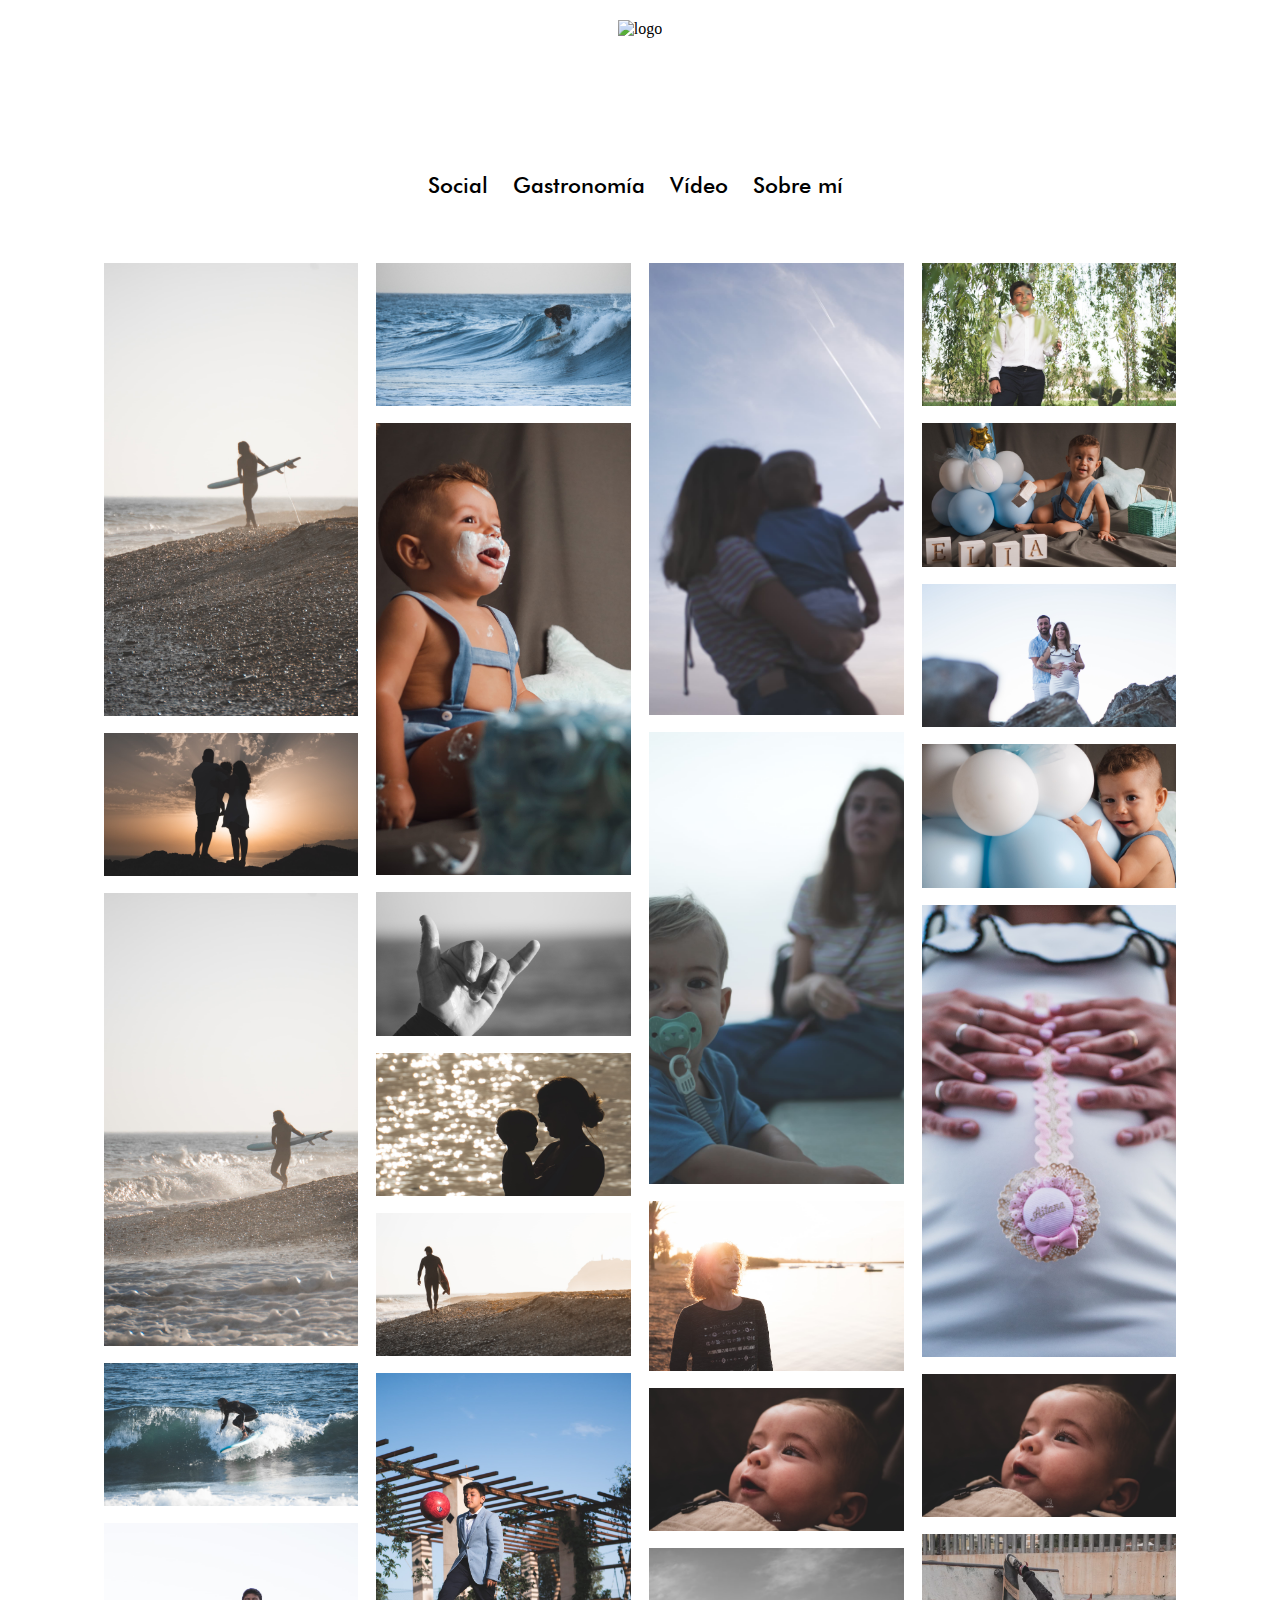
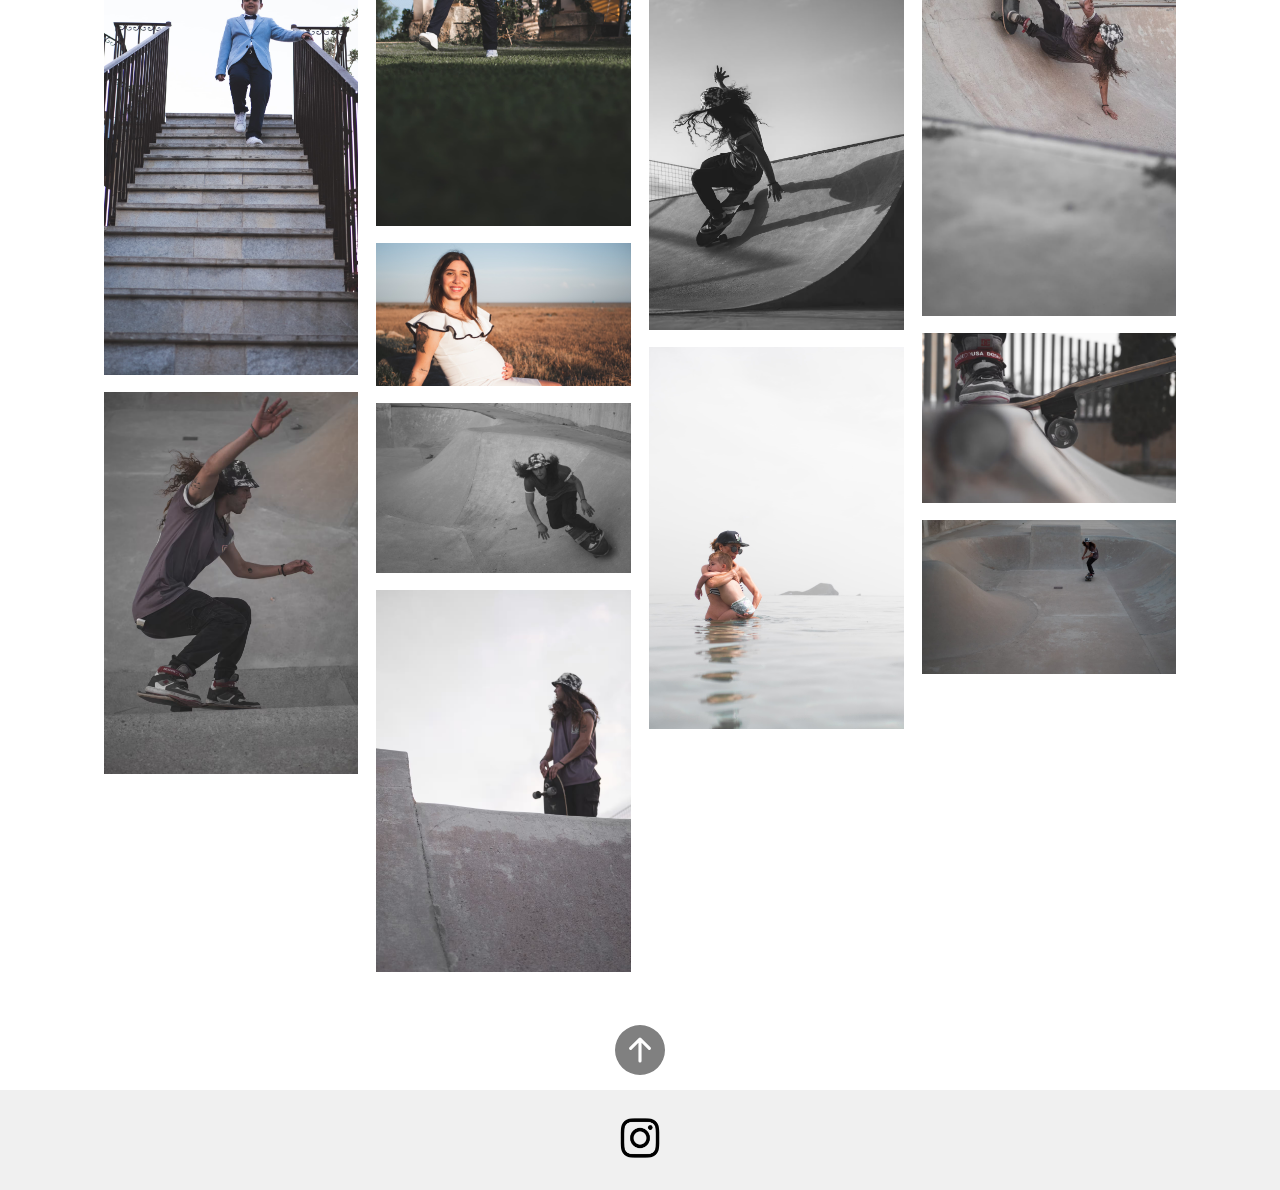
==== commit a092ea2f: "Add files via upload" ====
--- a/index.html
+++ b/index.html
@@ -1,5 +1,7 @@
 <!DOCTYPE html>
 <html lang="en" id="todo">
+
+
 
 <head>
     <meta charset="UTF-8">
@@ -23,7 +25,7 @@
     <header>
 
         <div class="teknofilos">
-            <a class="logo" href="index.html"><img alt="logo" src="fotos/logo3.jpg"></a>
+            <a class="logo" href="index.html"><img alt="logo" src="fotos/NeriJuárezFotografíaWhite.png"></a>
 
 
 
@@ -35,10 +37,10 @@
         <ul class="listaMenuMoviles">
             <li class="submovil" onclick="abrirSubmenuSocial()">Social</li>
             <ul class="listaMenuMoviles" id="submenuSocial">
-                <li class="subsub">BODA</li>
-                <li class="subsub">COMUNIÓN</li>
-                <li class="subsub">BAUTIZO</li>
-                <li class="subsub">FAMILIA</li>
+                <li class="subsub">Boda</li>
+                <li class="subsub">Comunión</li>
+                <li class="subsub">Bautizo</li>
+                <li class="subsub">Familia</li>
             </ul>
             <li class="submovil" onclick="cerrarSubmenuSocial()">Gastronomía</li>
             <li class="submovil" onclick="cerrarSubmenuSocial()">Vídeo</li>
@@ -161,22 +163,7 @@
 
 
         </div>
-        <!--
-            <div>
-                <a class="subir" href="#todo">↑</a>
-            </div>
-            -->
-
-
-
-
-
-
-
-
-
-
-
+   
 
     </div>
 
@@ -189,32 +176,13 @@
     </svg>
 
 
-
-
-
-
-
-
-
-
-
-
-
-
-    </div>
-
-
-
-
-
+    </div>
 
 
 
     <footer>
         <div>
-            <!--
-        <a class="logo" href="https://instagram.com/neri_ig?igshid=YmMyMTA2M2Y="><img id="imagenLogo" src="logoInstagram.png"></a>
-        -->
+     
 
 
 
--- a/estilo.css
+++ b/estilo.css
@@ -13,11 +13,23 @@
 
   box-sizing: border-box;
 
-  /*
-    scrollbar-color: white black;
-    scrollbar-width:auto;
-    */
-}
+  
+    scrollbar-color: rgb(0, 0, 0) rgb(255, 255, 255);
+    scrollbar-width: auto;
+  
+    
+    
+}
+
+
+
+
+
+
+
+
+
+
 
 body {
 
@@ -27,6 +39,7 @@
   background-color: white;
   transform: background-color 1s;
   box-sizing: 100%;
+
 
 
 
@@ -725,6 +738,7 @@
   margin-right: 7%;
   font-size: large;
   font-size: 22px;
+  font-family: Futura;
 
 
 
@@ -770,7 +784,8 @@
   border-radius: 1em;
   transition: background-color 0.5s, opacity 0.5s;
   animation: desplegar 0.8s ease;
-
+  font-family: Avenir;
+  
 
 
 
@@ -937,7 +952,7 @@
 
 .m {
 
-  font-family: Arial, Helvetica, sans-serif;
+  font-family: Futura;
   font-size: large;
 
   text-decoration: none;
@@ -980,8 +995,8 @@
 
 .logo {
 
-  height: 140px;
-  width: 170px;
+  height: 110px;
+  width: 140px;
   margin-bottom: 20px;
   position: relative;
 
@@ -1451,7 +1466,7 @@
   min-width: 20%;
 }
 
-.image1>img {}
+
 
 
 .hid {
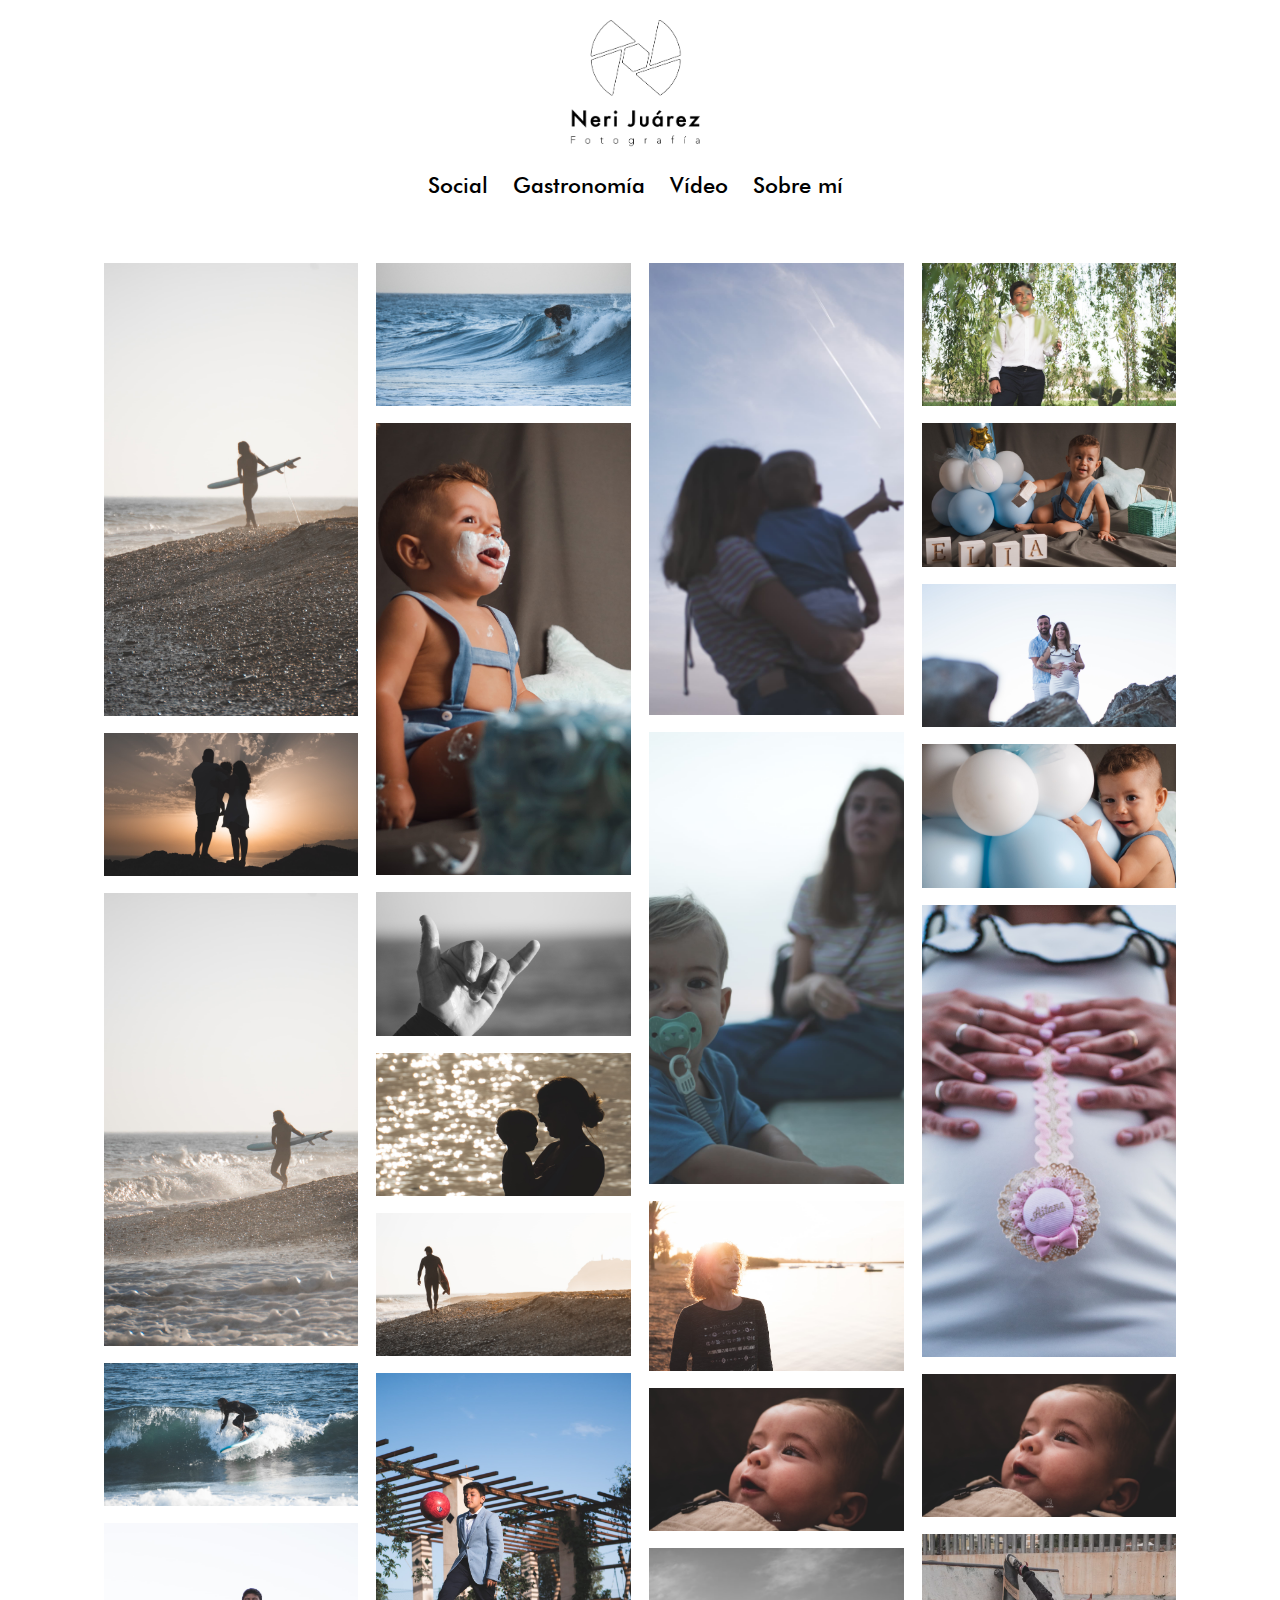
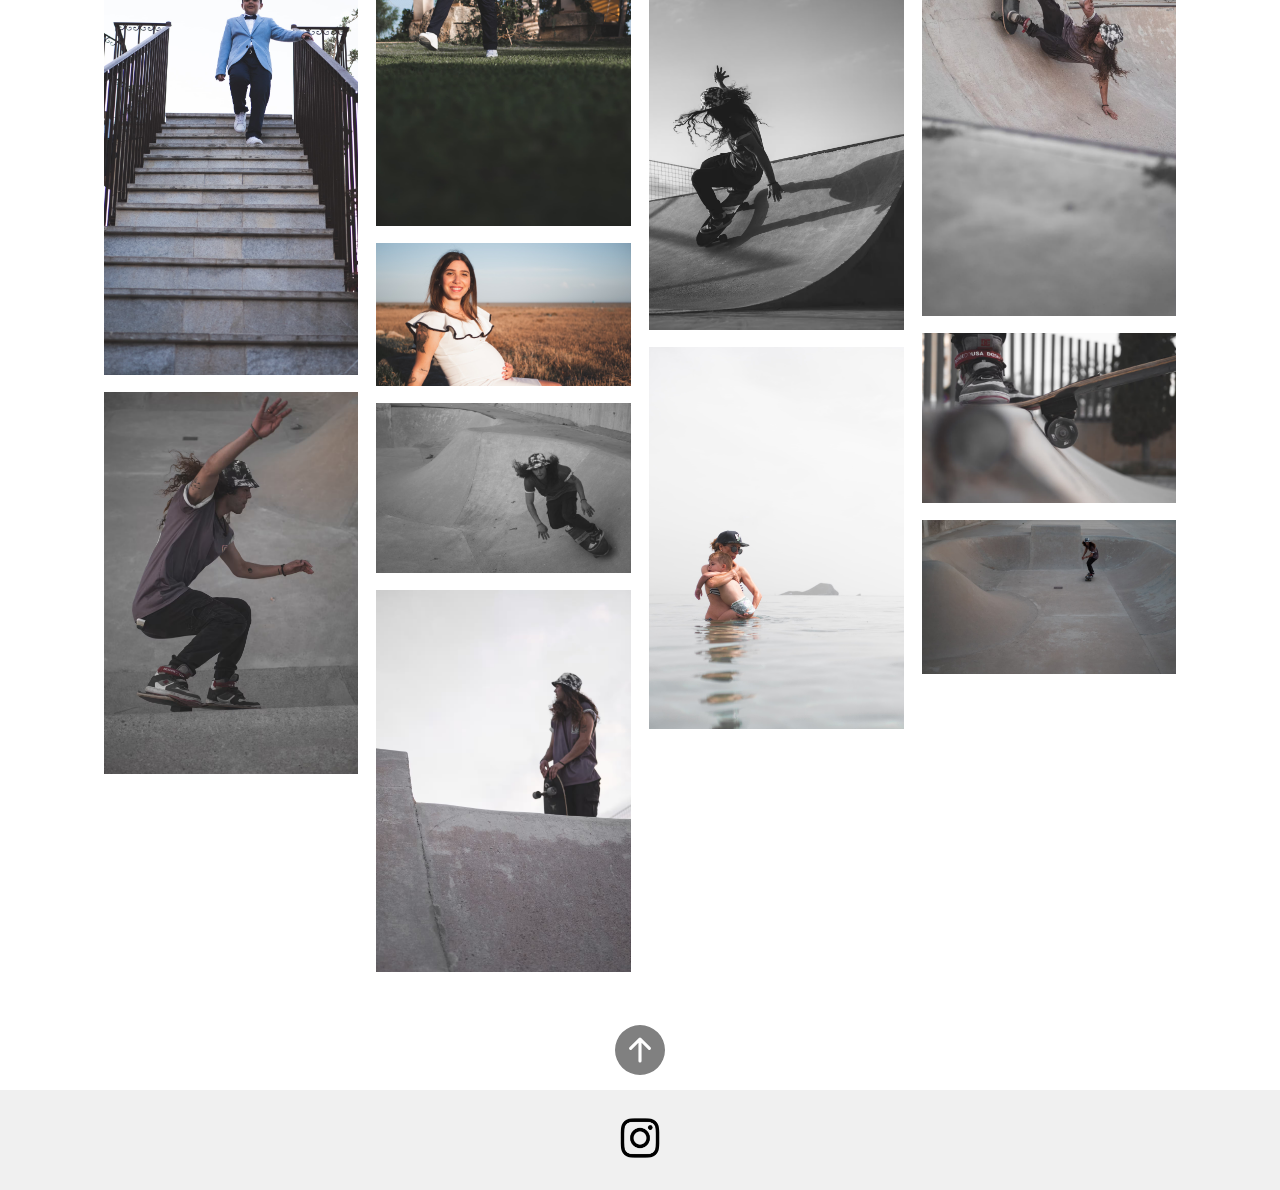
==== commit feb9230e: "Add files via upload" ====
--- a/index.html
+++ b/index.html
@@ -43,9 +43,12 @@
                 <li class="subsub">Familia</li>
             </ul>
             <li class="submovil" onclick="cerrarSubmenuSocial()">Gastronomía</li>
-            <li class="submovil" onclick="cerrarSubmenuSocial()">Vídeo</li>
+            <li class="submovil" onclick="cerrarSubmenuSocial()"><a href="video.html">Vídeo</a></li>
             <li class="submovil" onclick="cerrarSubmenuSocial()"><a href="contacto.html">Sobre mí</a></li>
         </ul>
+
+        
+
 
 
 
@@ -55,7 +58,7 @@
             <ul class="list">
                 <li class="link " onclick="toggleSubmenu()"><a href="#">Social</a></li>
                 <li class="link " onclick="cerrarSubMenu()"><a href="#">Gastronomía</a></li>
-                <li class="link " onclick="cerrarSubMenu()"><a href="#">Vídeo</a></li>
+                <li class="link " onclick="cerrarSubMenu()"><a href="video.html">Vídeo</a></li>
                 <li class="link" onclick="cerrarSubMenu()"><a href="contacto.html">Sobre mí</a></li>
             </ul>
         </nav>
--- a/estilo.css
+++ b/estilo.css
@@ -5,6 +5,43 @@
 
 
 }
+
+
+
+
+#video-container {
+  position: absolute;
+  top: 0;
+  left: 0;
+  width: 100%;
+  height: 100%;
+  overflow: hidden;
+}
+
+#video-background {
+  position: absolute;
+  top: 0;
+  left: 0;
+  width: 100%;
+  height: 100%;
+  object-fit: cover;
+}
+
+#content {
+  position: relative;
+  z-index: 1;
+  /* Establece estilos adicionales para tu contenido */
+}
+
+
+.linkvideo{
+
+
+  color: white;
+
+}
+
+
 
 
 
@@ -984,6 +1021,9 @@
 
 
 
+
+
+
 span {
 
   font-size: xx-large;
